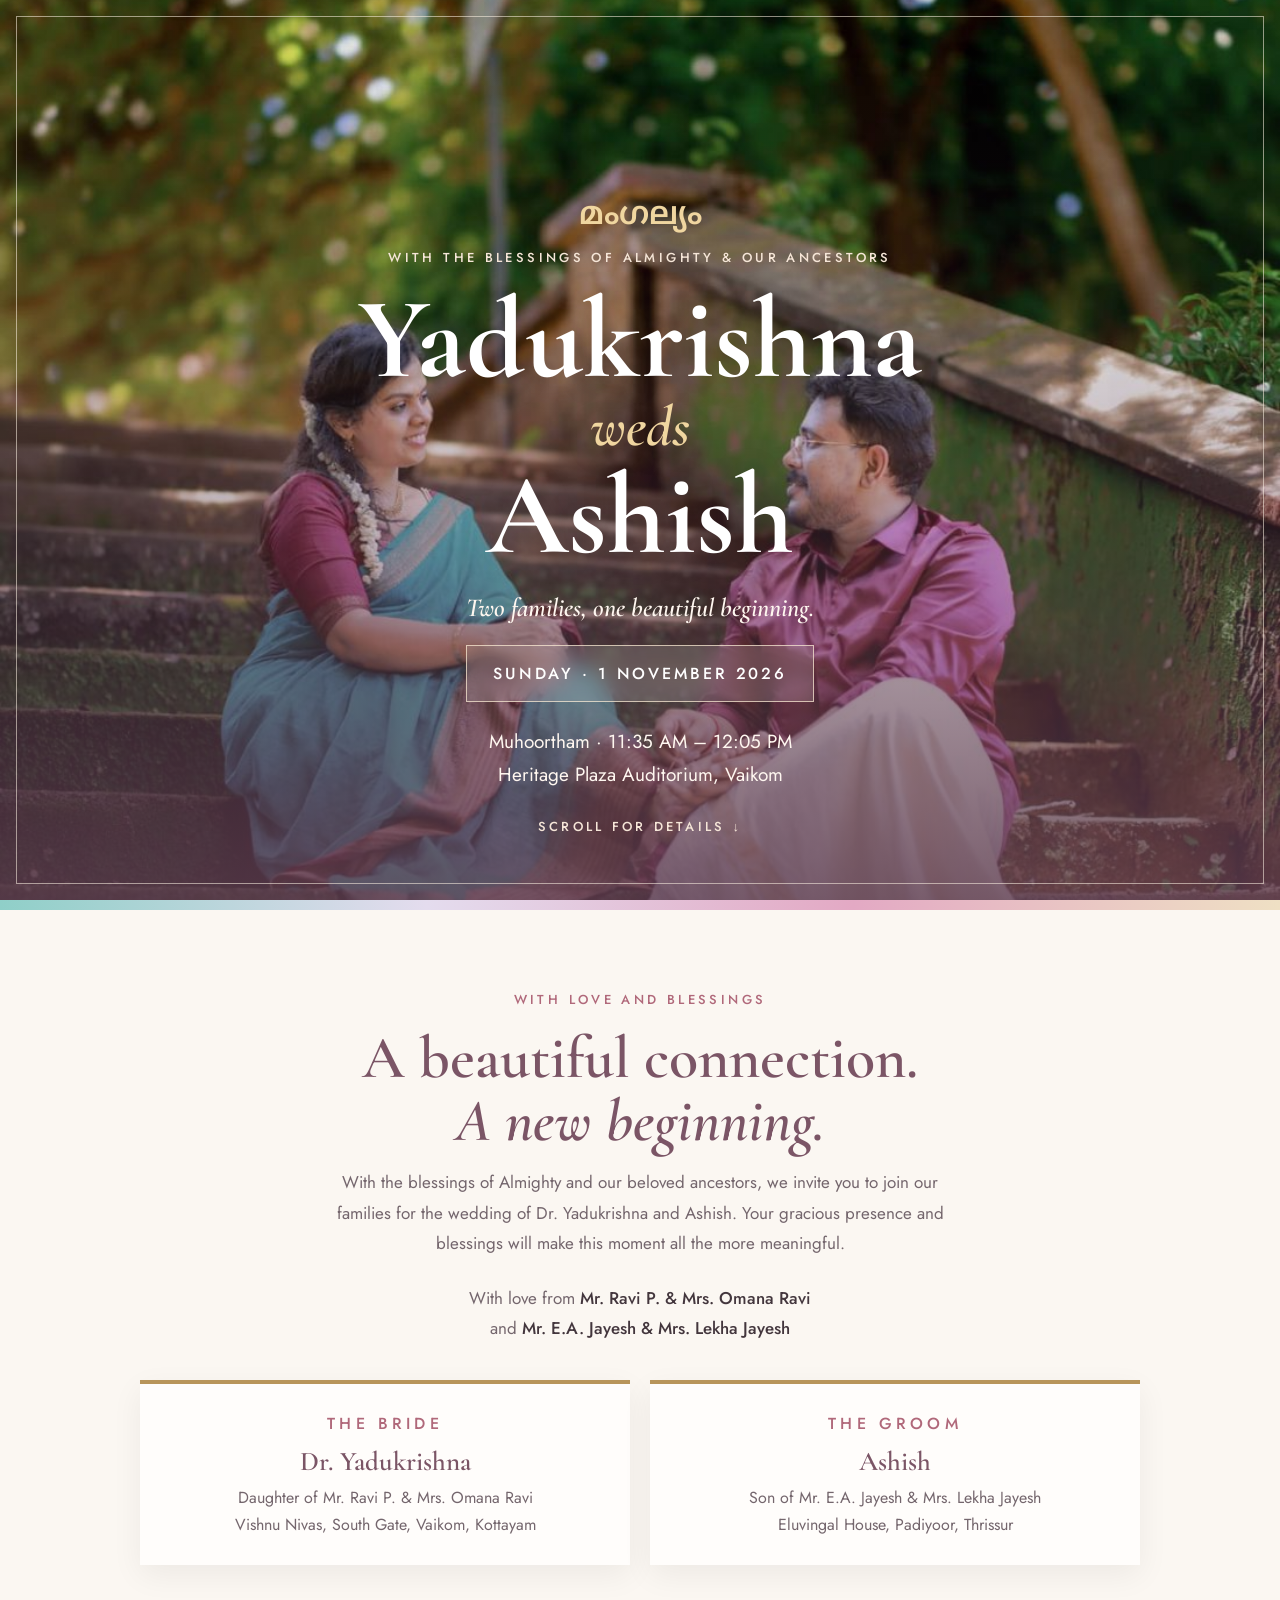
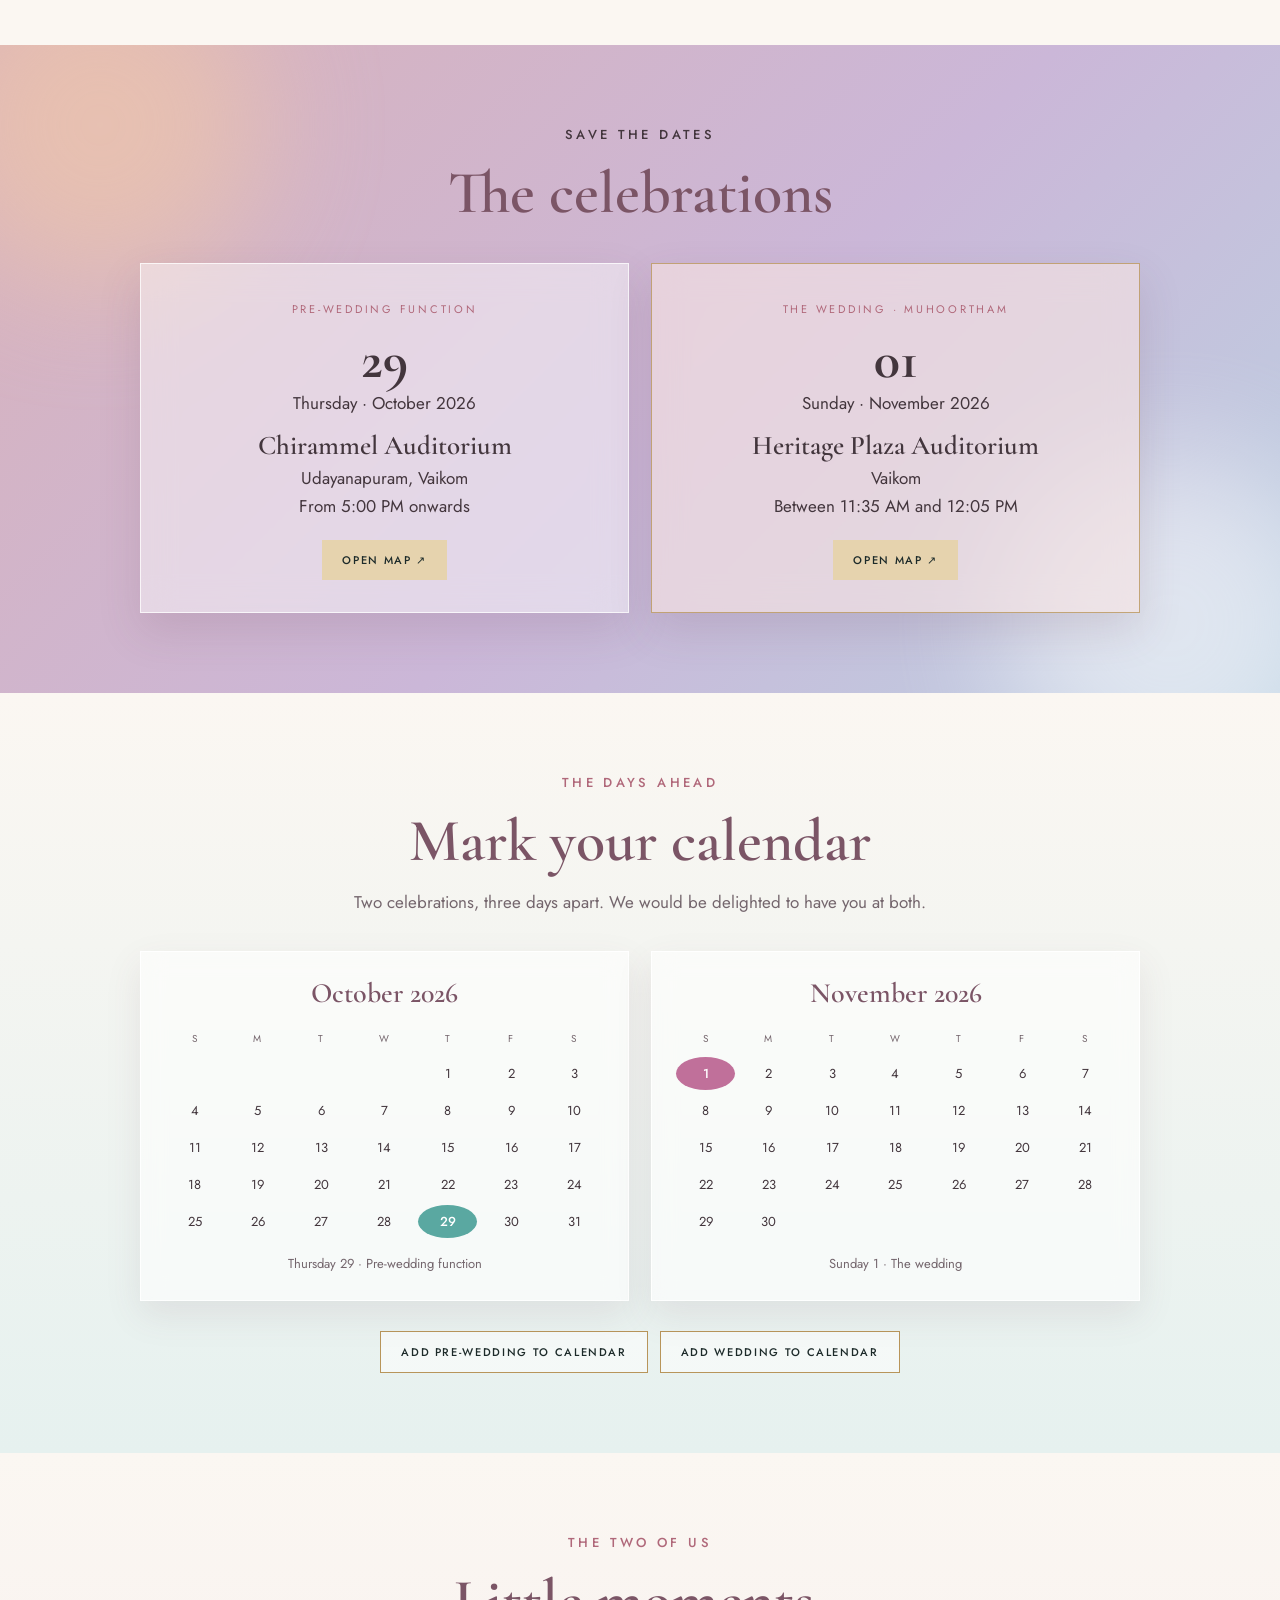
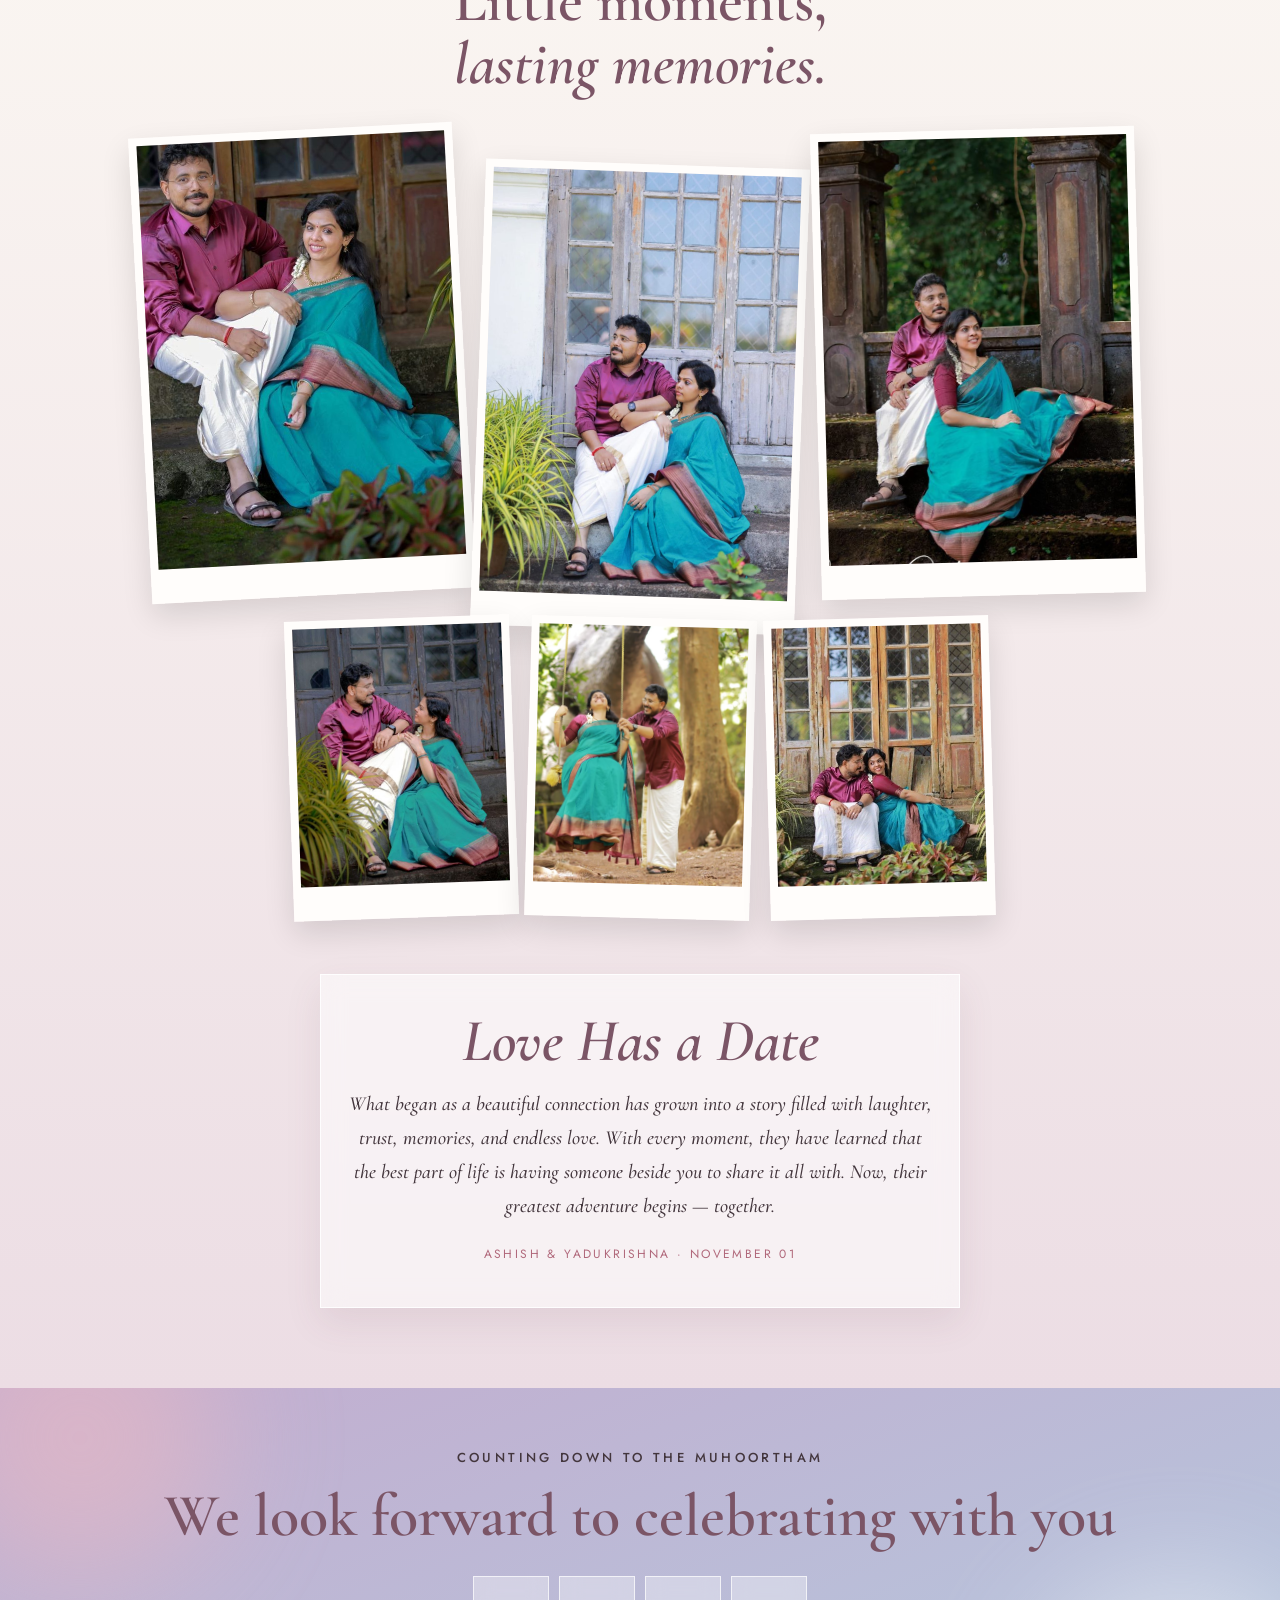
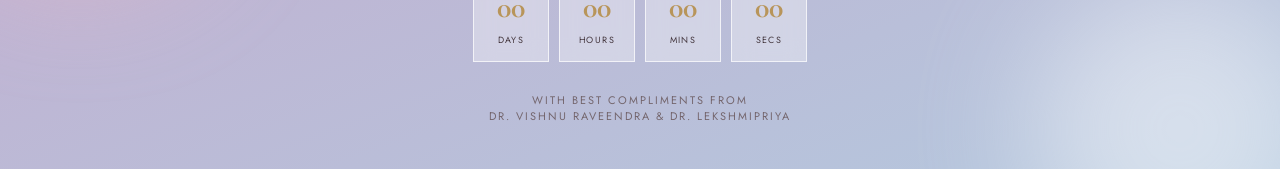
==== ashishwedsyadukrishna.html @ 34e8f041 "Update ashishwedsyadukrishna.html" ====
<!DOCTYPE html><html lang="en"><head><meta charset="UTF-8"><meta name="viewport" content="width=device-width, initial-scale=1, viewport-fit=cover">
<title>Ashish &amp; Yadukrishna — Wedding Invitation</title>
<meta name="description" content="You are warmly invited to the wedding of Dr. Yadukrishna and Ashish on 1 November 2026 at Heritage Plaza Auditorium, Vaikom.">
<link rel="canonical" href="https://www.lovinglyinvite.in/ashishwedsyadukrishna.html">
<meta name="theme-color" content="#8d6275">
<meta property="og:type" content="website">
<meta property="og:site_name" content="Lovingly Invite">
<meta property="og:title" content="Ashish &amp; Yadukrishna — Wedding Invitation">
<meta property="og:description" content="Join us on 1 November 2026 · Heritage Plaza Auditorium, Vaikom. Tap to view the invitation.">
<meta property="og:url" content="https://www.lovinglyinvite.in/ashishwedsyadukrishna.html">
<meta property="og:image" content="https://www.lovinglyinvite.in/ashish-og.jpg">
<meta property="og:image:type" content="image/jpeg">
<meta property="og:image:width" content="1200">
<meta property="og:image:height" content="630">
<meta property="og:image:alt" content="Ashish and Yadukrishna on old stone steps">
<meta name="twitter:card" content="summary_large_image">
<meta name="twitter:title" content="Ashish &amp; Yadukrishna — Wedding Invitation">
<meta name="twitter:description" content="Join us on 1 November 2026 · Heritage Plaza Auditorium, Vaikom.">
<meta name="twitter:image" content="https://www.lovinglyinvite.in/ashish-og.jpg">
<link rel="icon" type="image/svg+xml" href="/ashish-favicon.svg">
<link rel="icon" type="image/png" sizes="32x32" href="/ashish-icon-32.png">
<link rel="icon" type="image/png" sizes="192x192" href="/ashish-icon-192.png">
<link rel="apple-touch-icon" href="/ashish-apple-touch-icon.png">
<link href="https://fonts.googleapis.com/css2?family=Cormorant+Garamond:ital,wght@0,500;0,600;0,700;1,500;1,600&family=Jost:wght@300;400;500&family=Noto+Sans+Malayalam:wght@400;600&display=swap" rel="stylesheet">
<style>
:root{--bg:#fbf7f2;--panel:#fffdfb;--teal:#7b5566;--teal2:#e9e1ef;--gold:#b8955a;--rust:#b0687a;--ink:#43363d;--mut:#74666d;--line:rgba(184,149,90,.35);--serif:"Cormorant Garamond",Georgia,serif;--sans:"Jost",Arial,sans-serif;box-sizing:border-box;padding-top:env(safe-area-inset-top,0px);padding-bottom:env(safe-area-inset-bottom,0px)}


*{box-sizing:border-box}html{scroll-behavior:smooth;scroll-padding-top:env(safe-area-inset-top,0px)}
body{margin:0;background:var(--bg);color:var(--ink);font-family:var(--sans);font-weight:400;overflow-x:hidden}
img{display:block;max-width:100%}
.hero{display:flex;align-items:flex-end;min-height:100svh;background:#8d6275;color:#fff;position:relative;isolation:isolate;padding-bottom:54px}.hero::before{content:"";position:absolute;inset:0;z-index:-1;background:linear-gradient(180deg,rgba(60,35,50,.02) 5%,rgba(70,40,58,.12) 34%,rgba(95,62,80,.84) 100%)}.hero::after{content:"";position:absolute;inset:16px;border:1px solid rgba(255,245,230,.55);pointer-events:none}
.hero-txt{display:flex;flex-direction:column;justify-content:center;padding:60px clamp(24px,6vw,80px);position:relative;overflow:hidden;
background:radial-gradient(circle at 15% 0,rgba(255,255,255,.55),transparent 55%),linear-gradient(160deg,rgba(205,232,227,.66),rgba(232,215,234,.58));backdrop-filter:blur(26px) saturate(1.2);-webkit-backdrop-filter:blur(26px) saturate(1.2);border-right:1px solid rgba(255,255,255,.75);box-shadow:20px 0 60px rgba(255,255,255,.25);z-index:2}
.ml{font-family:"Noto Sans Malayalam",sans-serif;color:var(--gold);font-size:32px;font-weight:600;margin:0 0 12px}
.k{font-size:13px;font-weight:500;letter-spacing:.26em;text-transform:uppercase;color:var(--rust);margin:0 0 18px}
h1{font:700 clamp(58px,9vw,124px)/.95 var(--serif);margin:0;color:#5a3a4c}
h1 i{display:block;font-weight:600;color:var(--gold);font-size:.5em;margin:6px 0}
.sub{font:italic 600 26px var(--serif);margin:22px 0;color:var(--mut)}
.date{display:inline-block;background:rgba(255,255,255,.4);backdrop-filter:blur(10px);-webkit-backdrop-filter:blur(10px);border:1px solid var(--gold);padding:16px 26px;font-size:16px;font-weight:500;letter-spacing:.18em;text-transform:uppercase;align-self:flex-start}
.hero-img{position:absolute;inset:0;z-index:-2}.hero .hero-txt{align-items:center;text-align:center;width:min(100%,1000px);margin:0 auto;padding:32px 32px 10px;background:none;backdrop-filter:none;-webkit-backdrop-filter:none;border:0;box-shadow:none;overflow:visible}.hero .hero-txt::before,.hero .hero-txt::after{display:none}.hero h1{color:#fff;text-shadow:0 4px 30px rgba(0,0,0,.25)}.hero h1 i,.hero .ml{color:#f0d6a0}.hero .k{color:#f6e6d8}.hero .sub{color:#fff7f0}.hero .date{align-self:center;color:#fff;border-color:rgba(255,240,215,.7);background:rgba(255,255,255,.14)}.hero .hv{color:#fff7f0}.hero .scr{color:#f6e6d8}.hero-img img{position:absolute;inset:0;width:100%;height:100%;object-fit:cover;object-position:center 40%}
.strip{height:10px;background:linear-gradient(90deg,#8fcfc8,#e4dcee,#e3a9c4,#efe0c4)}.hv{margin:24px 0 0;font-size:19px;line-height:1.7}.scr{margin-top:26px;font-size:13px;font-weight:500;letter-spacing:.25em;text-transform:uppercase;color:var(--teal);text-decoration:none}.cal-sec{background:linear-gradient(180deg,#fbf7f2,#e6f1ef)}.months{display:grid;grid-template-columns:1fr 1fr;gap:22px;margin-top:34px}.mo{background:rgba(255,255,255,.6);backdrop-filter:blur(12px);-webkit-backdrop-filter:blur(12px);border:1px solid rgba(255,255,255,.85);padding:24px;box-shadow:0 14px 34px rgba(110,70,90,.1)}.mo h3{font:600 28px var(--serif);margin:0 0 14px;color:var(--teal)}.g{display:grid;grid-template-columns:repeat(7,1fr);gap:4px;font-size:13px}.g span{padding:7px 0;border-radius:50%}.g .h{font-size:10px;letter-spacing:.1em;color:var(--mut)}.g .on{color:#fff;font-weight:500}.g .a{background:#5aa8a1}.g .b{background:#c0709a}.tl{max-width:640px;margin:46px auto 0;text-align:left;position:relative;padding-left:36px}.tl::before{content:"";position:absolute;left:9px;top:8px;bottom:8px;width:2px;background:linear-gradient(#5aa8a1,#c0709a)}.tl div{position:relative;margin-bottom:26px}.tl div::before{content:"";position:absolute;left:-35px;top:6px;width:14px;height:14px;border-radius:50%;background:#fff;border:3px solid #c0709a}.tl b{font:600 23px var(--serif);display:block;color:var(--teal)}.tl small{font-size:11px;letter-spacing:.2em;text-transform:uppercase;color:var(--rust)}.tl p{margin:4px 0 0;color:var(--mut);font-size:15px}.info{display:grid;grid-template-columns:repeat(3,1fr);gap:16px;margin:30px 0 26px}.info div{background:rgba(255,255,255,.65);backdrop-filter:blur(10px);-webkit-backdrop-filter:blur(10px);border-top:3px solid #7fc0ba;padding:22px 16px}.info h4{font:600 21px var(--serif);margin:0 0 6px;color:var(--teal)}.info p{margin:0;font-size:14px;line-height:1.7;color:var(--mut)}.info a{color:var(--teal)}.card .btn{margin:18px 0 0}.calbtns{display:flex;flex-wrap:wrap;gap:12px;justify-content:center;margin-top:30px}.calbtns .btn{margin:0}.quote{max-width:640px;margin:56px auto 0;padding:36px 26px;background:rgba(255,255,255,.55);backdrop-filter:blur(12px);-webkit-backdrop-filter:blur(12px);border:1px solid rgba(255,255,255,.85);box-shadow:0 14px 34px rgba(110,70,90,.1)}.quote h3{font:italic 600 clamp(40px,7vw,60px)/1 var(--serif);color:var(--teal);margin:0 0 16px}.quote p{font:italic 500 20px/1.7 var(--serif);color:var(--ink);margin:0}.quote span{display:block;margin-top:22px;font-size:12px;letter-spacing:.2em;text-transform:uppercase;color:var(--rust)}.quote small{display:block;margin-top:8px;font-size:11px;letter-spacing:.12em;color:var(--mut)}.btn.cal{background:rgba(255,255,255,.55);border:1px solid var(--gold)}@media(max-width:760px){.months,.info{grid-template-columns:1fr}}
section{padding:80px 22px}.in{max-width:1000px;margin:0 auto}
h2{font:600 clamp(38px,5.5vw,60px)/1.05 var(--serif);color:var(--teal);margin:0 0 14px}


.c{text-align:center}.mut b{font-weight:500;color:var(--ink)}.mut{color:var(--mut);font-size:17px;line-height:1.8;max-width:620px;margin:0 auto}
.fam{display:grid;grid-template-columns:1fr 1fr;gap:20px;margin-top:36px}
.fam div{background:var(--panel);border-top:4px solid var(--gold);padding:26px;text-align:center;box-shadow:0 10px 30px rgba(0,0,0,.06)}
.fam h3{font:600 27px var(--serif);margin:0 0 6px;color:var(--teal)}.fam p{margin:0;color:var(--mut);line-height:1.7;font-size:16px}
.ev{display:grid;grid-template-columns:1fr 1fr;gap:22px;margin-top:38px}
.card{background:rgba(255,255,255,.45);backdrop-filter:blur(16px);-webkit-backdrop-filter:blur(16px);border:1px solid rgba(255,255,255,.75);box-shadow:0 18px 40px rgba(110,70,90,.15);padding:32px 26px;text-align:center;position:relative}
.card.main{background:rgba(247,228,226,.62);color:var(--ink);border-color:rgba(184,149,90,.8)}
.tag{font-size:11px;letter-spacing:.25em;text-transform:uppercase;color:var(--rust)}.main .tag{color:var(--rust)}
.big{font:700 54px/1 var(--serif);margin:14px 0 4px}.card h3{font:600 27px var(--serif);margin:14px 0 4px}
.card p{margin:4px 0;font-size:17px}.btn{display:inline-block;margin-top:18px;padding:12px 20px;background:#e6d3ae;color:#1d2b2a;text-decoration:none;font-size:11px;letter-spacing:.15em;text-transform:uppercase;font-weight:500}
.gal{display:grid;grid-template-columns:repeat(3,1fr);gap:14px;margin-top:34px}
.gal img{width:100%;height:100%;object-fit:cover;aspect-ratio:3/4;border:8px solid #fffdfb;box-shadow:0 12px 30px rgba(0,0,0,.12)}
.gal img{border-bottom-width:34px!important}.gal img:nth-child(1){transform:rotate(-3deg)}.gal img:nth-child(2){margin-top:34px;transform:rotate(2deg)}.gal img:nth-child(3){transform:rotate(-1.5deg)}
.inv{background:linear-gradient(160deg,#d7aab4,#c4b0d3);color:var(--ink)}.inv .k,footer .k{color:#43363d}.inv h2{color:var(--teal)!important}.inv img{max-width:420px;width:100%;margin:30px auto 0;border:8px solid #fff}
.contact{margin-top:24px;font-size:17px}.contact a{color:var(--teal);text-decoration:none;margin:0 8px}
footer{background:linear-gradient(160deg,#c3adcf,#b4c8de);color:var(--ink);text-align:center;padding:60px 22px 34px;position:relative;overflow:hidden}footer h2{color:var(--teal)!important}
.cd{display:flex;justify-content:center;gap:10px;margin:28px 0}.cd div{width:76px;padding:12px 4px;border:1px solid rgba(255,255,255,.7);background:rgba(255,255,255,.35);backdrop-filter:blur(10px);-webkit-backdrop-filter:blur(10px)}
.cd b{display:block;font:700 30px var(--serif);color:var(--gold)}.cd span{font-size:9px;letter-spacing:.15em;text-transform:uppercase}
.sm{font-size:11px;letter-spacing:.18em;text-transform:uppercase;color:var(--mut);margin-top:30px}
.hero-txt>*,.ev-sec>*,footer>*{position:relative;z-index:1}.hero-txt::before,.hero-txt::after,.ev-sec::before,.ev-sec::after,footer::before,footer::after{content:"";position:absolute;border-radius:50%;filter:blur(60px);pointer-events:none}.hero-txt::before{width:300px;height:300px;background:#d98fb0;top:-80px;right:-80px;opacity:.7}.hero-txt::after{width:260px;height:260px;background:#7fc0ba;bottom:-60px;left:-60px;opacity:.7}.ev-sec{position:relative;overflow:hidden;background:linear-gradient(135deg,#d9b2ba,#cbb7d8 55%,#bcd0e2);padding:80px 22px}.ev-sec::before{width:320px;height:320px;background:#f2c9a8;top:-80px;left:-60px;opacity:.6}.ev-sec::after{width:340px;height:340px;background:#fff;bottom:-100px;right:-60px;opacity:.5}footer::before{width:280px;height:280px;background:#e8b9c4;top:-90px;left:-60px;opacity:.6}footer::after{width:300px;height:300px;background:#fff;bottom:-110px;right:-50px;opacity:.45}.gal-sec{background:linear-gradient(180deg,#fbf7f2,#ecdde4)}.gal2{margin-top:22px;grid-template-columns:repeat(auto-fit,minmax(180px,225px));justify-content:center}.gal2:empty{display:none}.gal2 img{margin-top:0!important}.gal2 img:nth-child(1){transform:rotate(-2deg)}.gal2 img:nth-child(2){transform:rotate(1.5deg)}.gal2 img:nth-child(3){transform:rotate(-1.5deg)}.gal2 img:nth-child(4){transform:rotate(2deg)}@media(max-width:760px){.gal.gal2 img:last-child{grid-column:auto;aspect-ratio:3/4}.gal.gal2 img:nth-child(odd):last-child{grid-column:span 2;aspect-ratio:4/3}}.r{opacity:0;transform:translateY(18px);transition:.8s}.r.s{opacity:1;transform:none}
@media(max-width:760px){.hero{grid-template-columns:1fr}.hero{display:flex;flex-direction:column;align-items:stretch;height:100svh;min-height:600px;padding-bottom:0;background:#8d6275;overflow:hidden}.hero .hero-img{order:-1;position:relative;inset:auto;z-index:auto;flex:1 1 auto;min-height:0}.hero .hero-img img{position:absolute;inset:0;display:block;width:100%;height:100%;aspect-ratio:auto;object-fit:cover;object-position:center 30%}.hero::before{display:none}.hero-img::after{content:"";position:absolute;left:0;right:0;bottom:0;height:55%;background:linear-gradient(180deg,rgba(141,98,117,0),rgba(141,98,117,.7) 60%,#8d6275 100%)}.hero::after{inset:10px}.hero .hero-txt{flex:none;margin-top:-150px;padding:0 22px 26px}.hero .ml{font-size:26px;margin-bottom:6px}.hero .k{font-size:11px;margin-bottom:10px}.hero h1{font-size:54px}.hero .sub{font-size:21px;margin:12px 0}.hero .date{padding:11px 18px;font-size:13px}.hero .hv{margin-top:14px;font-size:16px;line-height:1.5}.hero .scr{margin-top:14px;font-size:12px}.fam,.ev{grid-template-columns:1fr}.gal{grid-template-columns:1fr 1fr}.gal img:nth-child(2){margin-top:0}.gal img:last-child{grid-column:span 2;aspect-ratio:4/3}section{padding:60px 18px}}
</style></head><body>
<header class="hero"><div class="hero-txt"><p class="ml">മംഗല്യം</p><p class="k">With the blessings of Almighty &amp; our ancestors</p>
<h1>Yadukrishna<i>weds</i>Ashish</h1><p class="sub">Two families, one beautiful beginning.</p><div class="date">Sunday · 1 November 2026</div><p class="hv">Muhoortham · 11:35 AM – 12:05 PM<br>Heritage Plaza Auditorium, Vaikom</p><a class="scr" href="#days">Scroll for details ↓</a></div>
<div class="hero-img"><img src="[data-uri]" alt="Ashish and Yadukrishna on old stone steps"></div></header>
<div class="strip"></div>
<section><div class="in c r"><p class="k" style="color:var(--rust)">With love and blessings</p><h2>A beautiful connection.<br><i>A new beginning.</i></h2>
<p class="mut">With the blessings of Almighty and our beloved ancestors, we invite you to join our families for the wedding of Dr. Yadukrishna and Ashish. Your gracious presence and blessings will make this moment all the more meaningful.</p><p class="mut" style="margin-top:24px">With love from <b>Mr. Ravi P. &amp; Mrs. Omana Ravi</b><br>and <b>Mr. E.A. Jayesh &amp; Mrs. Lekha Jayesh</b></p>
<div class="fam"><div><p class="k" style="color:var(--rust);margin-bottom:8px">The bride</p><h3>Dr. Yadukrishna</h3><p>Daughter of Mr. Ravi P. &amp; Mrs. Omana Ravi<br>Vishnu Nivas, South Gate, Vaikom, Kottayam</p></div>
<div><p class="k" style="color:var(--rust);margin-bottom:8px">The groom</p><h3>Ashish</h3><p>Son of Mr. E.A. Jayesh &amp; Mrs. Lekha Jayesh<br>Eluvingal House, Padiyoor, Thrissur</p></div></div></div></section>
<section class="ev-sec"><div class="in"><div class="c r"><p class="k" style="color:#43363d">Save the dates</p><h2>The celebrations</h2></div>
<div class="ev r"><div class="card"><span class="tag">Pre-wedding function</span><div class="big">29</div><p>Thursday · October 2026</p><h3>Chirammel Auditorium</h3><p>Udayanapuram, Vaikom</p><p>From 5:00 PM onwards</p>
<a class="btn" target="_blank" rel="noopener" href="https://www.google.com/maps/search/?api=1&query=Chirammel+Auditorium+Udayanapuram+Vaikom">Open map ↗</a></div>
<div class="card main"><span class="tag">The wedding · Muhoortham</span><div class="big">01</div><p>Sunday · November 2026</p><h3>Heritage Plaza Auditorium</h3><p>Vaikom</p><p>Between 11:35 AM and 12:05 PM</p>
<a class="btn" target="_blank" rel="noopener" href="https://www.google.com/maps/search/?api=1&query=Heritage+Plaza+Auditorium+Vaikom">Open map ↗</a></div></div></div></section>
<section class="cal-sec" id="days"><div class="in c r"><p class="k">The days ahead</p><h2>Mark your calendar</h2><p class="mut">Two celebrations, three days apart. We would be delighted to have you at both.</p><div class="months"><div class="mo"><h3>October 2026</h3><div class="g" id="c1"></div><p class="mut" style="font-size:13px;margin-top:14px">Thursday 29 · Pre-wedding function</p></div><div class="mo"><h3>November 2026</h3><div class="g" id="c2"></div><p class="mut" style="font-size:13px;margin-top:14px">Sunday 1 · The wedding</p></div></div><div class="calbtns"><a class="btn cal" data-t="Pre-wedding Function - Ashish &amp; Yadukrishna" data-s="2026-10-29T11:30:00Z" data-e="2026-10-29T14:30:00Z" data-l="Chirammel Auditorium, Udayanapuram, Vaikom" download="pre-wedding-function.ics" href="data:text/calendar;charset=utf-8,BEGIN%3AVCALENDAR%0D%0AVERSION%3A2.0%0D%0APRODID%3A-%2F%2FAshish%20Yadukrishna%20Wedding%2F%2FEN%0D%0ACALSCALE%3AGREGORIAN%0D%0ABEGIN%3AVEVENT%0D%0AUID%3Aprewedding%40ashish-yadukrishna-wedding%0D%0ADTSTAMP%3A20261024T120000Z%0D%0ADTSTART%3A20261029T113000Z%0D%0ADTEND%3A20261029T143000Z%0D%0ASUMMARY%3APre-wedding%20Function%20-%20Ashish%20%26%20Yadukrishna%0D%0ALOCATION%3AChirammel%20Auditorium%5C%2C%20Udayanapuram%5C%2C%20Vaikom%0D%0ADESCRIPTION%3AFrom%205%3A00%20PM%20onwards%0D%0ABEGIN%3AVALARM%0D%0ATRIGGER%3A-P1D%0D%0AACTION%3ADISPLAY%0D%0ADESCRIPTION%3ATomorrow%3A%20Pre-wedding%20Function%20-%20Ashish%20%26%20Yadukrishna%0D%0AEND%3AVALARM%0D%0AEND%3AVEVENT%0D%0AEND%3AVCALENDAR%0D%0A">Add pre-wedding to calendar</a><a class="btn cal" data-t="Wedding (Muhoortham) - Ashish &amp; Yadukrishna" data-s="2026-11-01T06:05:00Z" data-e="2026-11-01T06:35:00Z" data-l="Heritage Plaza Auditorium, Vaikom" download="wedding.ics" href="data:text/calendar;charset=utf-8,BEGIN%3AVCALENDAR%0D%0AVERSION%3A2.0%0D%0APRODID%3A-%2F%2FAshish%20Yadukrishna%20Wedding%2F%2FEN%0D%0ACALSCALE%3AGREGORIAN%0D%0ABEGIN%3AVEVENT%0D%0AUID%3Awedding%40ashish-yadukrishna-wedding%0D%0ADTSTAMP%3A20261024T120000Z%0D%0ADTSTART%3A20261101T060500Z%0D%0ADTEND%3A20261101T063500Z%0D%0ASUMMARY%3AWedding%20%28Muhoortham%29%20-%20Ashish%20%26%20Yadukrishna%0D%0ALOCATION%3AHeritage%20Plaza%20Auditorium%5C%2C%20Vaikom%0D%0ADESCRIPTION%3AMuhoortham%20between%2011%3A35%20AM%20and%2012%3A05%20PM%0D%0ABEGIN%3AVALARM%0D%0ATRIGGER%3A-P1D%0D%0AACTION%3ADISPLAY%0D%0ADESCRIPTION%3ATomorrow%3A%20Wedding%20%28Muhoortham%29%20-%20Ashish%20%26%20Yadukrishna%0D%0AEND%3AVALARM%0D%0AEND%3AVEVENT%0D%0AEND%3AVCALENDAR%0D%0A">Add wedding to calendar</a></div></div></section>
<section class="gal-sec"><div class="in c r"><p class="k" style="color:var(--rust)">The two of us</p><h2>Little moments,<br><i>lasting memories.</i></h2>
<div class="gal"><img src="[data-uri]" alt="Couple seated by a wooden window"><img src="[data-uri]" alt="Couple smiling at each other"><img src="[data-uri]" alt="Couple on mossy steps"></div><div class="gal gal2" id="more"><img src="[data-uri]" alt="Ashish and Yadukrishna"><img src="[data-uri]" alt="Ashish and Yadukrishna"><img src="[data-uri]" alt="Ashish and Yadukrishna"></div><div class="quote"><h3>Love Has a Date</h3><p>What began as a beautiful connection has grown into a story filled with laughter, trust, memories, and endless love. With every moment, they have learned that the best part of life is having someone beside you to share it all with. Now, their greatest adventure begins — together.</p><span>Ashish &amp; Yadukrishna · November 01</span><small></small></div></div></section>
<!-- <section class="inv"><div class="in c r"><p class="k">From our families</p><h2>The invitation</h2> -->
<!-- <p class="contact">Contact: <a href="tel:+917907672375">7907672375</a> · <a href="tel:+917907973658">7907973658</a></p></div></section> -->
<footer><div class="in r"><p class="k">Counting down to the muhoortham</p><h2>We look forward to celebrating with you</h2>
<div class="cd"><div><b id="d">--</b><span>Days</span></div><div><b id="h">--</b><span>Hours</span></div><div><b id="m">--</b><span>Mins</span></div><div><b id="s">--</b><span>Secs</span></div></div>
<p class="sm">With best compliments from<br>Dr. Vishnu Raveendra &amp; Dr. Lekshmipriya</p></div></footer>
<script>
const T=new Date("2026-11-01T11:35:00+05:30").getTime();
function u(){let x=Math.max(0,T-Date.now());[86400000,3600000,60000,1000].forEach((v,i)=>{document.getElementById("dhms"[i]).textContent=String(Math.floor(x/v)%(i?[0,24,60,60][i]:1e6)).padStart(2,"0")})}
u();setInterval(u,1000);
function mo(id,y,m,d,c){let h='';'SMTWTFS'.split('').forEach(x=>h+='<span class="h">'+x+'</span>');const f=new Date(y,m,1).getDay(),n=new Date(y,m+1,0).getDate();for(let i=0;i<f;i++)h+='<span></span>';for(let i=1;i<=n;i++)h+='<span'+(i==d?' class="on '+c+'"':'')+'>'+i+'</span>';document.getElementById(id).innerHTML=h}
mo('c1',2026,9,29,'a');mo('c2',2026,10,1,'b');

window.calUrl=function(a){const d=a.dataset,f=x=>new Date(x).toISOString().replace(/[-:]|\.\d{3}/g,''),fb='https://calendar.google.com/calendar/render?action=TEMPLATE&text='+encodeURIComponent(d.t)+'&dates='+f(d.s)+'/'+f(d.e)+'&location='+encodeURIComponent(d.l);return 'intent:#Intent;action=android.intent.action.INSERT;type=vnd.android.cursor.dir/event;S.title='+encodeURIComponent(d.t)+';S.eventLocation='+encodeURIComponent(d.l)+';l.beginTime='+Date.parse(d.s)+';l.endTime='+Date.parse(d.e)+';S.browser_fallback_url='+encodeURIComponent(fb)+';end'};
document.querySelectorAll('.cal').forEach(a=>a.addEventListener('click',e=>{if(!/Android/i.test(navigator.userAgent))return;e.preventDefault();location.href=calUrl(a)}));
const o=new IntersectionObserver(e=>e.forEach(n=>{if(n.isIntersecting){n.target.classList.add("s");o.unobserve(n.target)}}),{threshold:.1});
document.querySelectorAll(".r").forEach(e=>o.observe(e));
</script></body></html>
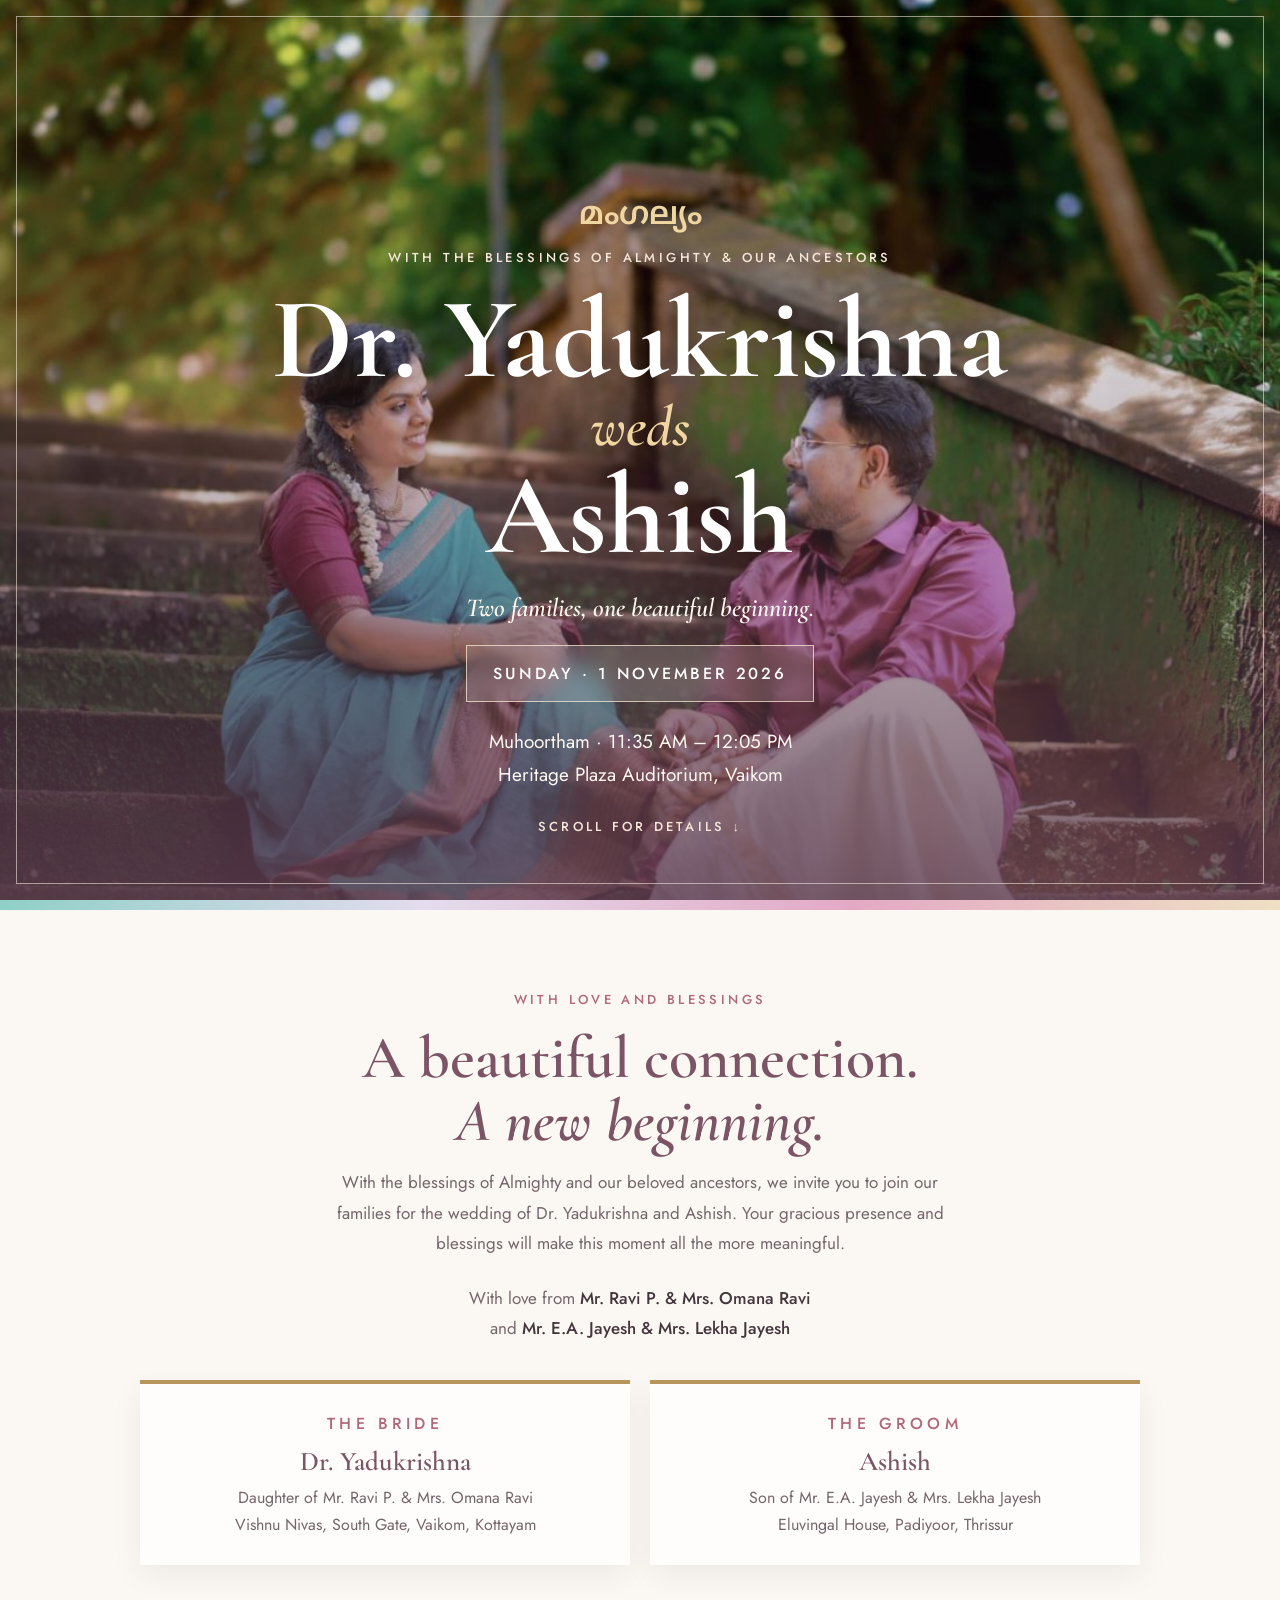
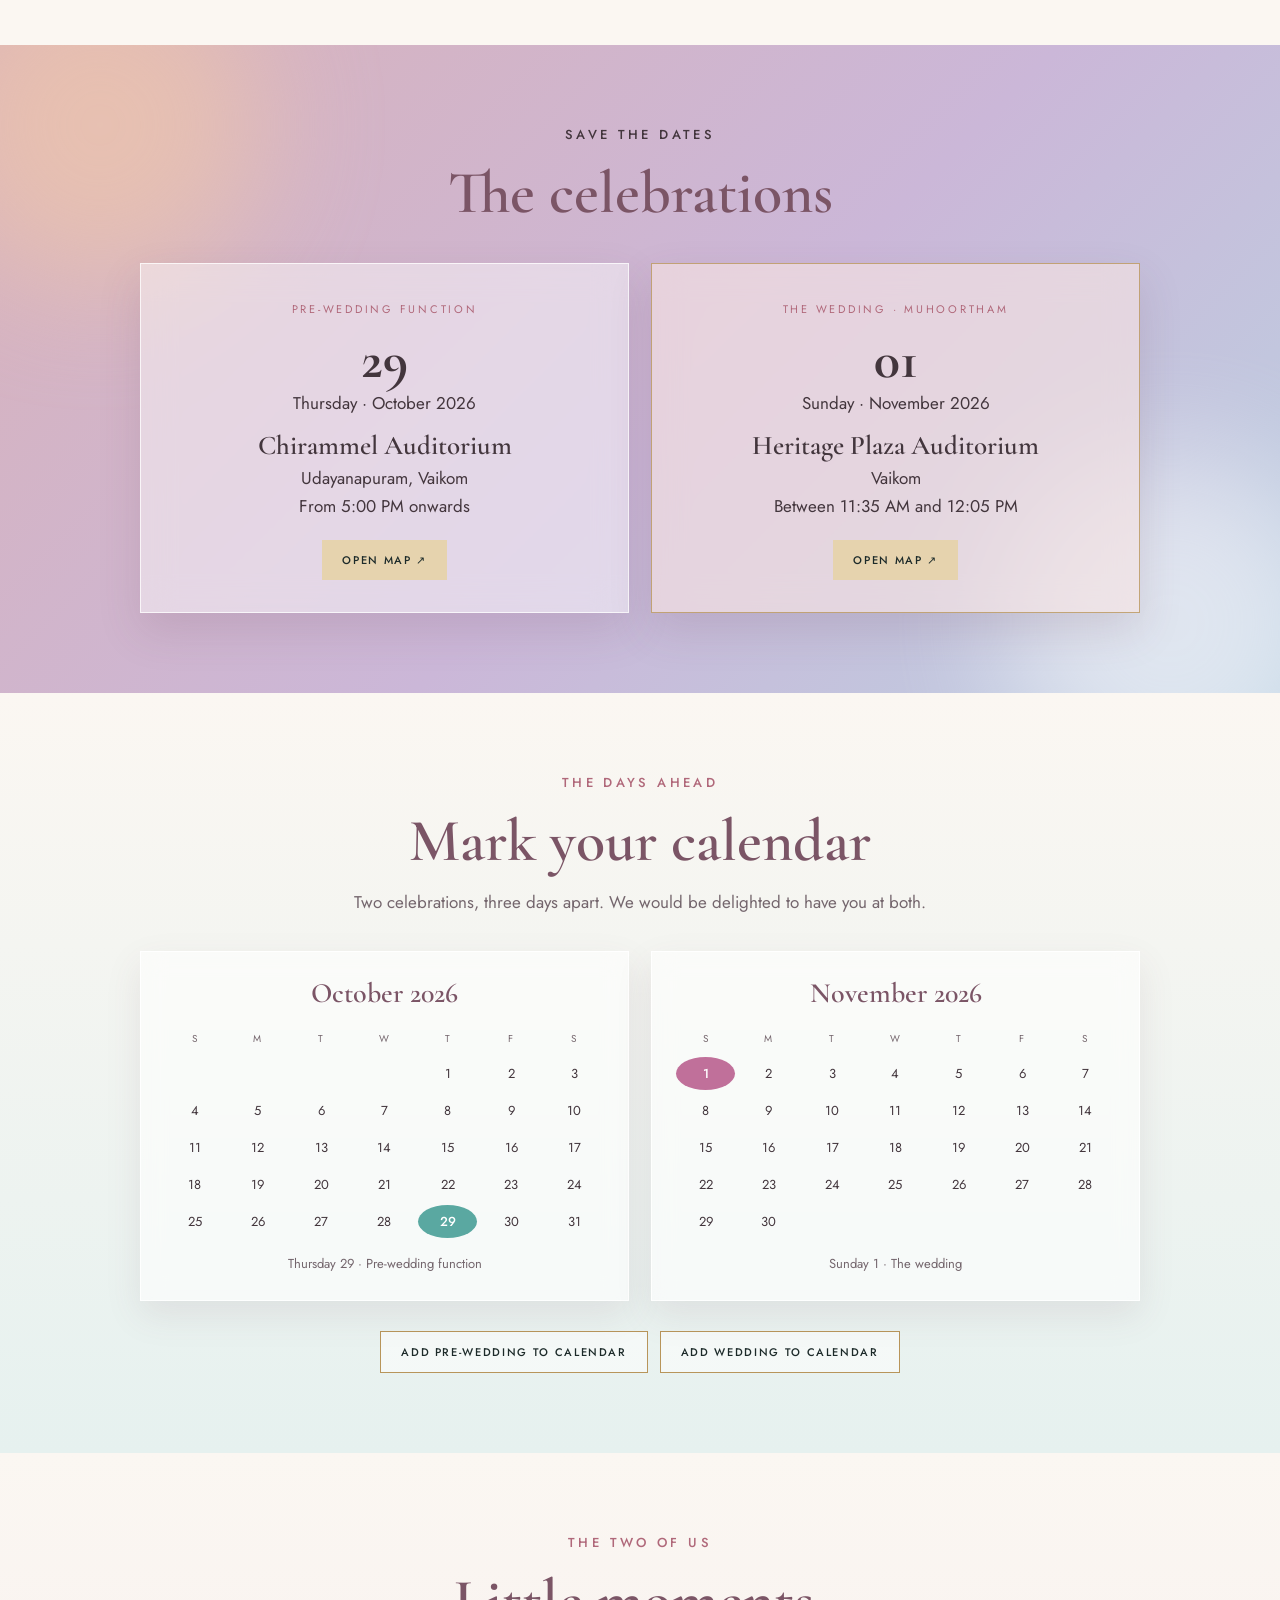
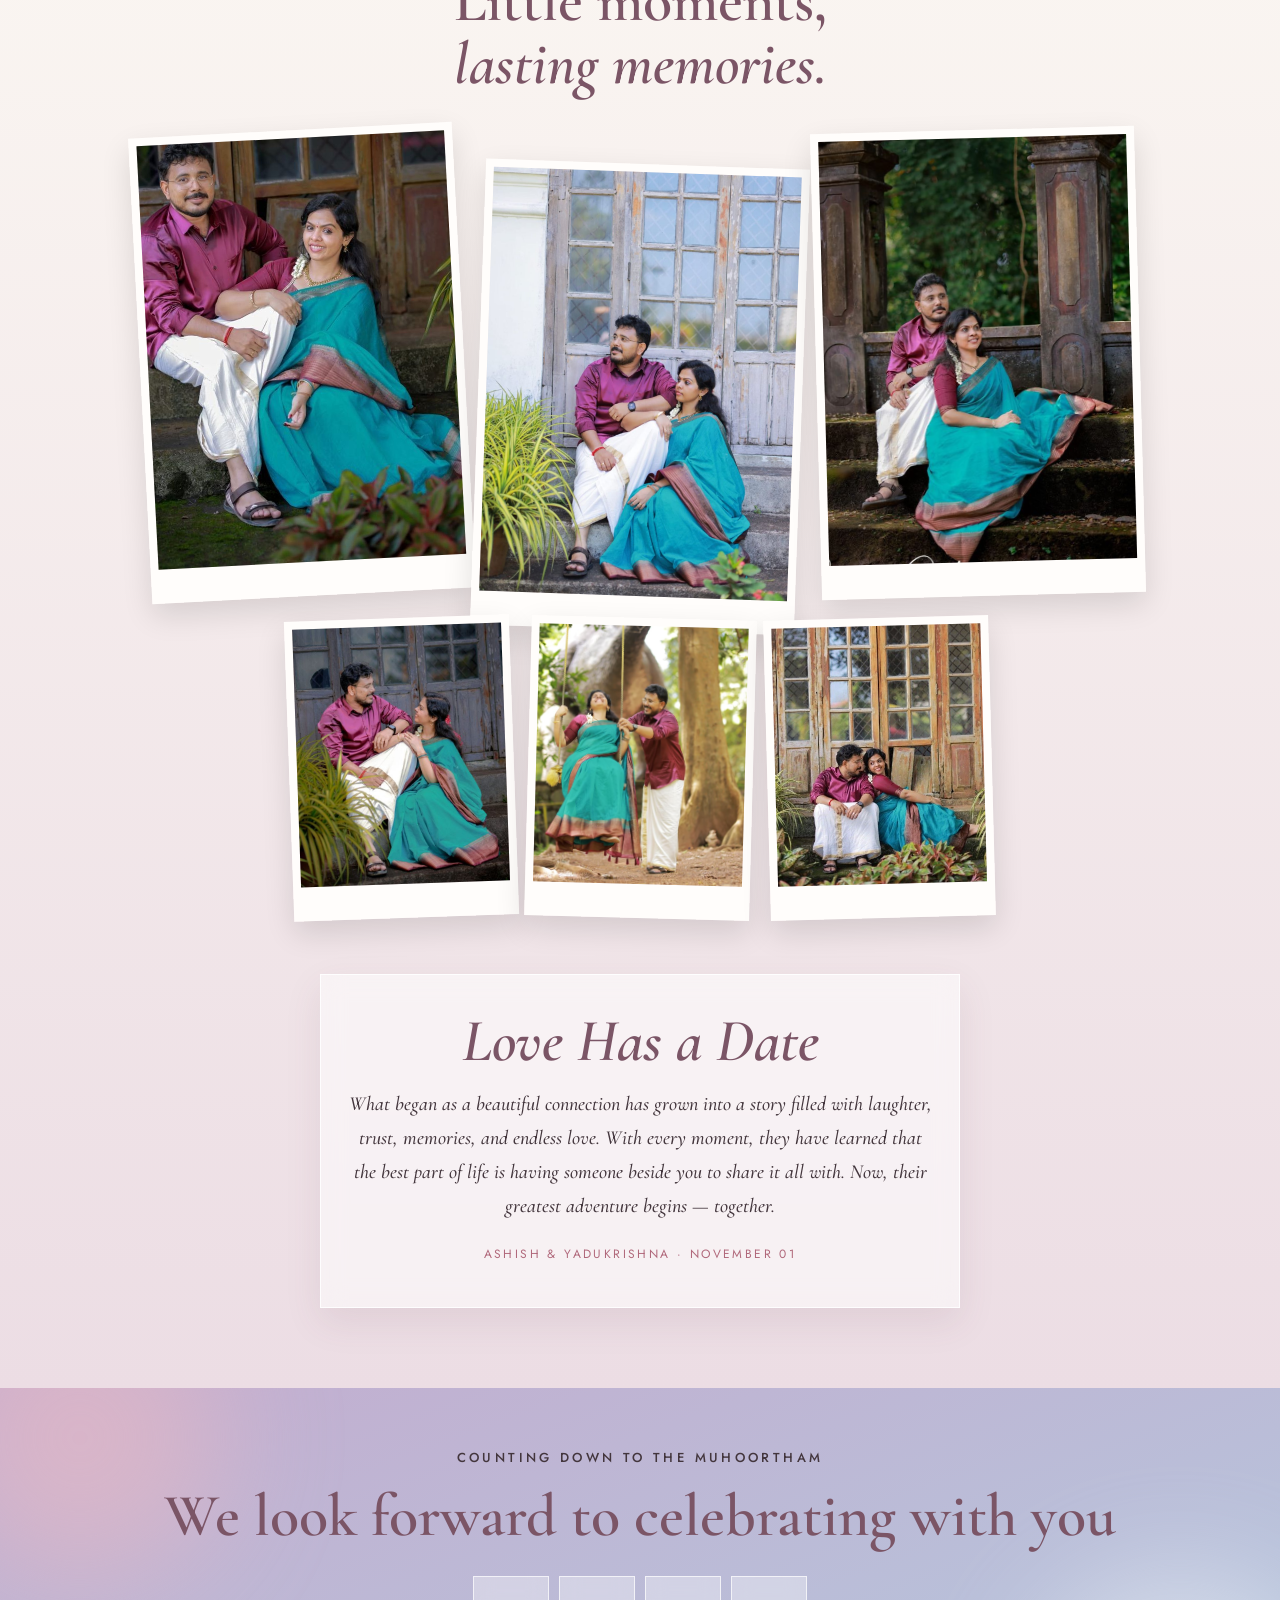
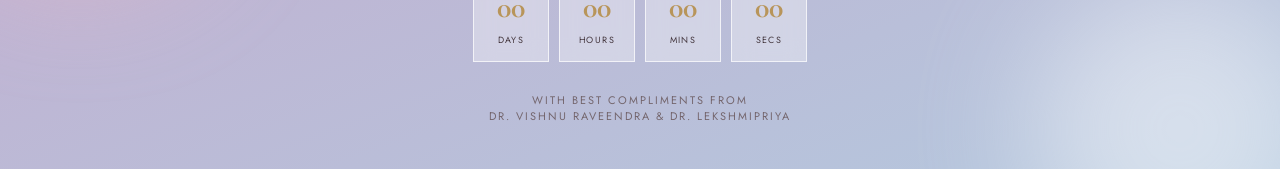
==== commit 75b61e70: "Update ashishwedsyadukrishna.html" ====
--- a/ashishwedsyadukrishna.html
+++ b/ashishwedsyadukrishna.html
@@ -1,5 +1,5 @@
 <!DOCTYPE html><html lang="en"><head><meta charset="UTF-8"><meta name="viewport" content="width=device-width, initial-scale=1, viewport-fit=cover">
-<title>Ashish &amp; Yadukrishna — Wedding Invitation</title>
+<title>Ashish &amp; Dr.Yadukrishna — Wedding Invitation</title>
 <meta name="description" content="You are warmly invited to the wedding of Dr. Yadukrishna and Ashish on 1 November 2026 at Heritage Plaza Auditorium, Vaikom.">
 <link rel="canonical" href="https://www.lovinglyinvite.in/ashishwedsyadukrishna.html">
 <meta name="theme-color" content="#8d6275">
@@ -67,7 +67,7 @@
 @media(max-width:760px){.hero{grid-template-columns:1fr}.hero{display:flex;flex-direction:column;align-items:stretch;height:100svh;min-height:600px;padding-bottom:0;background:#8d6275;overflow:hidden}.hero .hero-img{order:-1;position:relative;inset:auto;z-index:auto;flex:1 1 auto;min-height:0}.hero .hero-img img{position:absolute;inset:0;display:block;width:100%;height:100%;aspect-ratio:auto;object-fit:cover;object-position:center 30%}.hero::before{display:none}.hero-img::after{content:"";position:absolute;left:0;right:0;bottom:0;height:55%;background:linear-gradient(180deg,rgba(141,98,117,0),rgba(141,98,117,.7) 60%,#8d6275 100%)}.hero::after{inset:10px}.hero .hero-txt{flex:none;margin-top:-150px;padding:0 22px 26px}.hero .ml{font-size:26px;margin-bottom:6px}.hero .k{font-size:11px;margin-bottom:10px}.hero h1{font-size:54px}.hero .sub{font-size:21px;margin:12px 0}.hero .date{padding:11px 18px;font-size:13px}.hero .hv{margin-top:14px;font-size:16px;line-height:1.5}.hero .scr{margin-top:14px;font-size:12px}.fam,.ev{grid-template-columns:1fr}.gal{grid-template-columns:1fr 1fr}.gal img:nth-child(2){margin-top:0}.gal img:last-child{grid-column:span 2;aspect-ratio:4/3}section{padding:60px 18px}}
 </style></head><body>
 <header class="hero"><div class="hero-txt"><p class="ml">മംഗല്യം</p><p class="k">With the blessings of Almighty &amp; our ancestors</p>
-<h1>Yadukrishna<i>weds</i>Ashish</h1><p class="sub">Two families, one beautiful beginning.</p><div class="date">Sunday · 1 November 2026</div><p class="hv">Muhoortham · 11:35 AM – 12:05 PM<br>Heritage Plaza Auditorium, Vaikom</p><a class="scr" href="#days">Scroll for details ↓</a></div>
+<h1>Dr. Yadukrishna<i>weds</i>Ashish</h1><p class="sub">Two families, one beautiful beginning.</p><div class="date">Sunday · 1 November 2026</div><p class="hv">Muhoortham · 11:35 AM – 12:05 PM<br>Heritage Plaza Auditorium, Vaikom</p><a class="scr" href="#days">Scroll for details ↓</a></div>
 <div class="hero-img"><img src="[data-uri]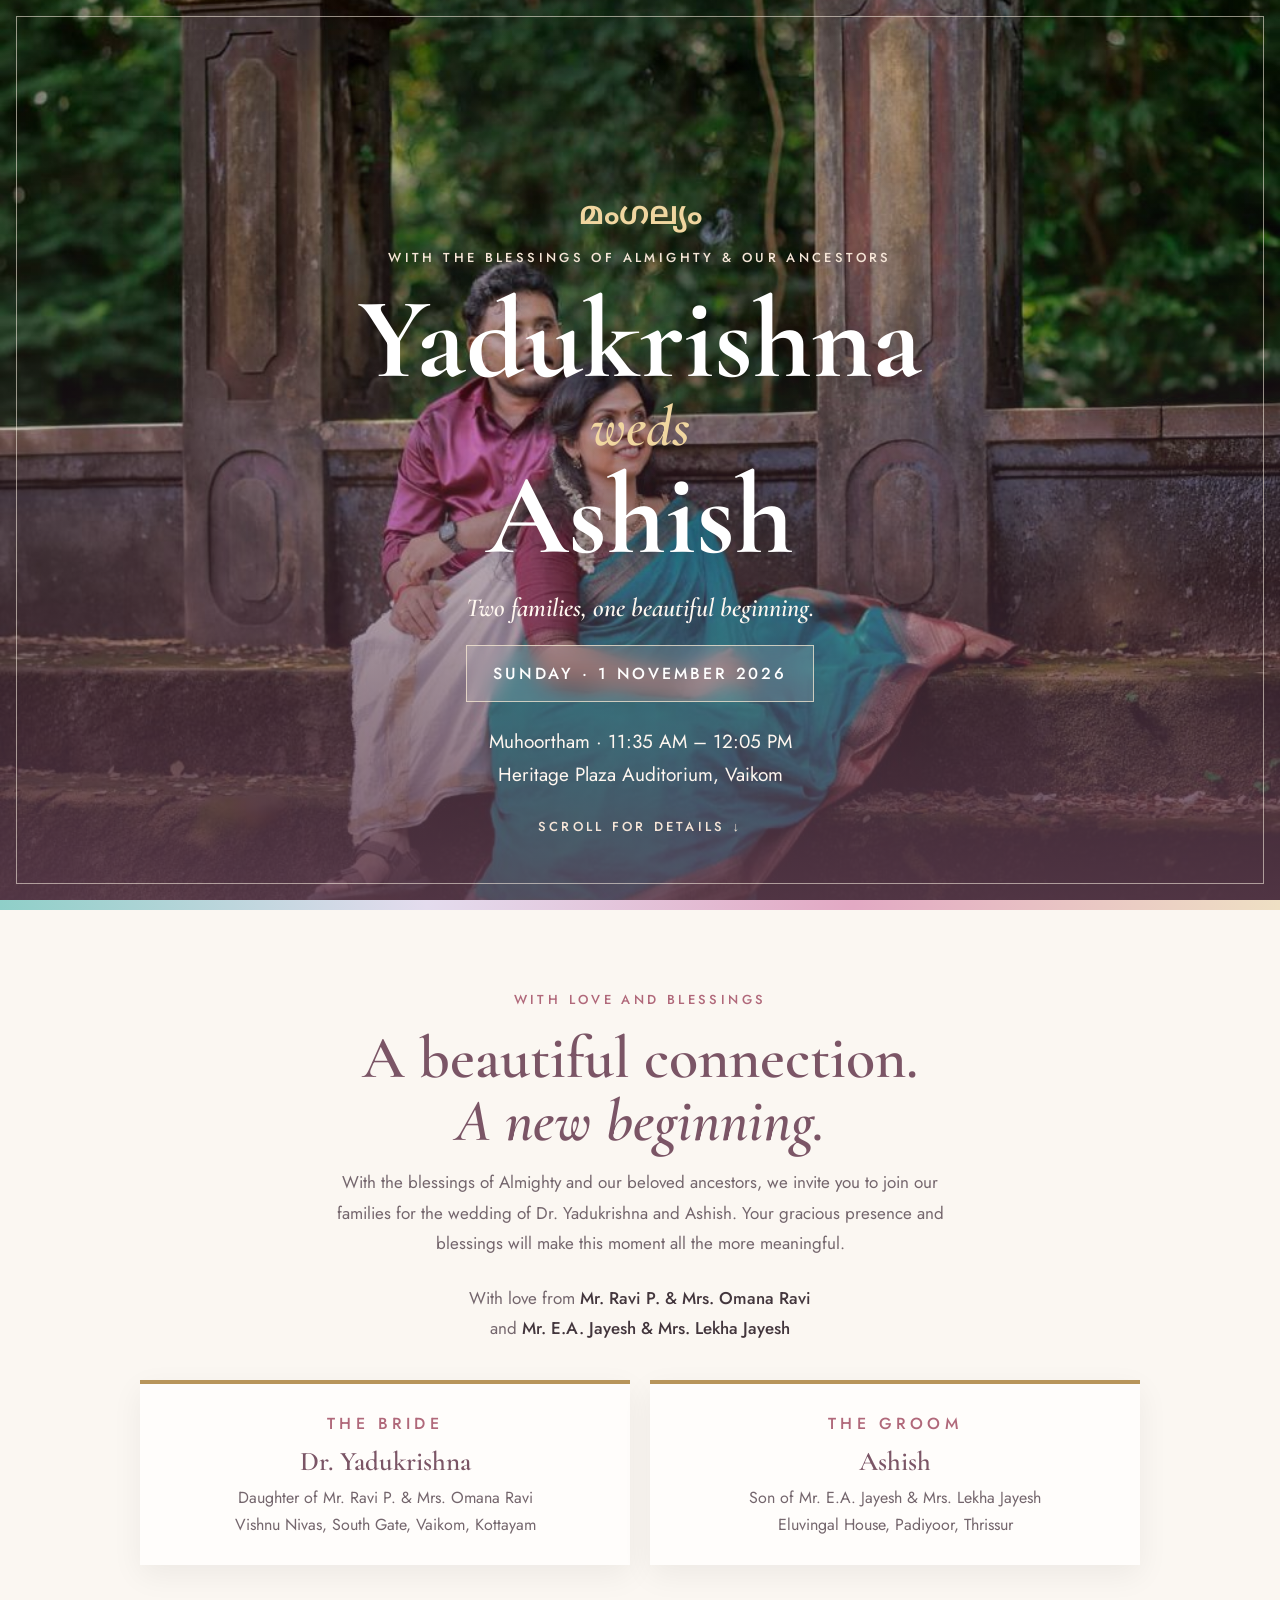
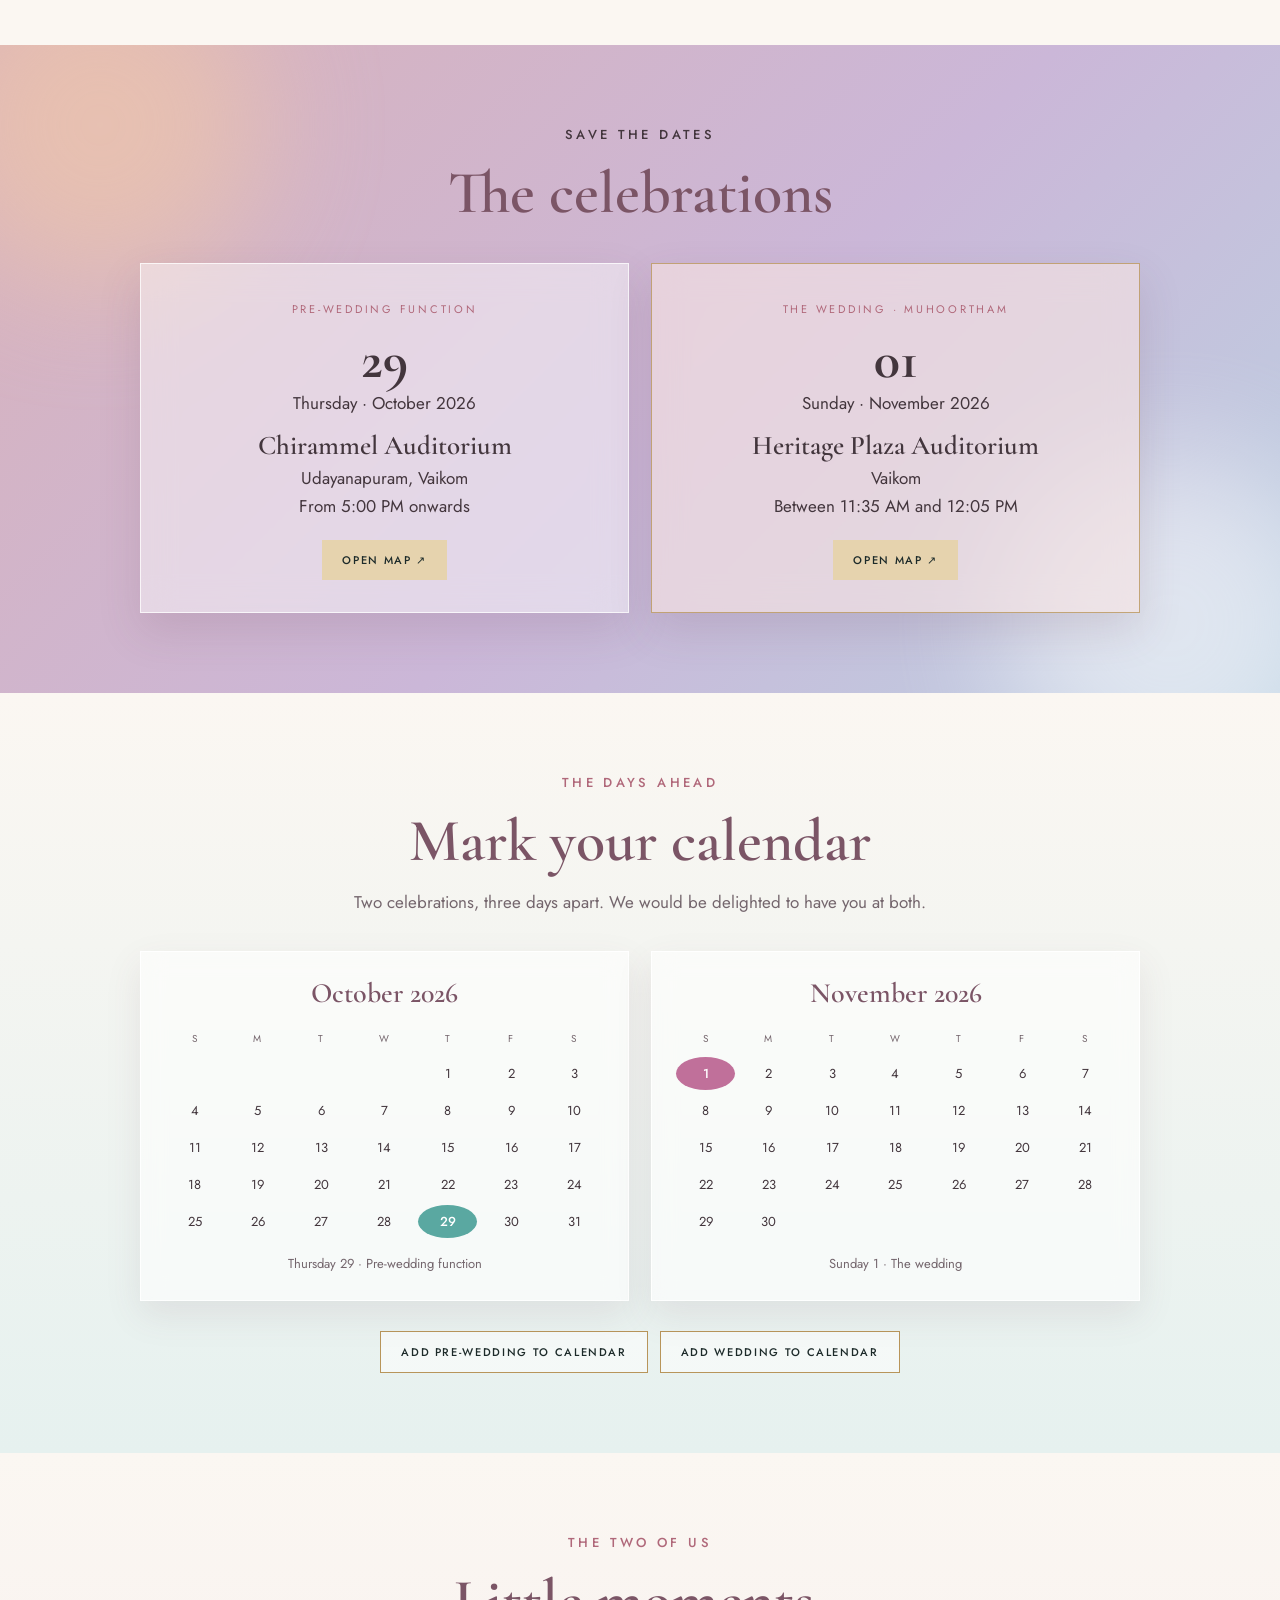
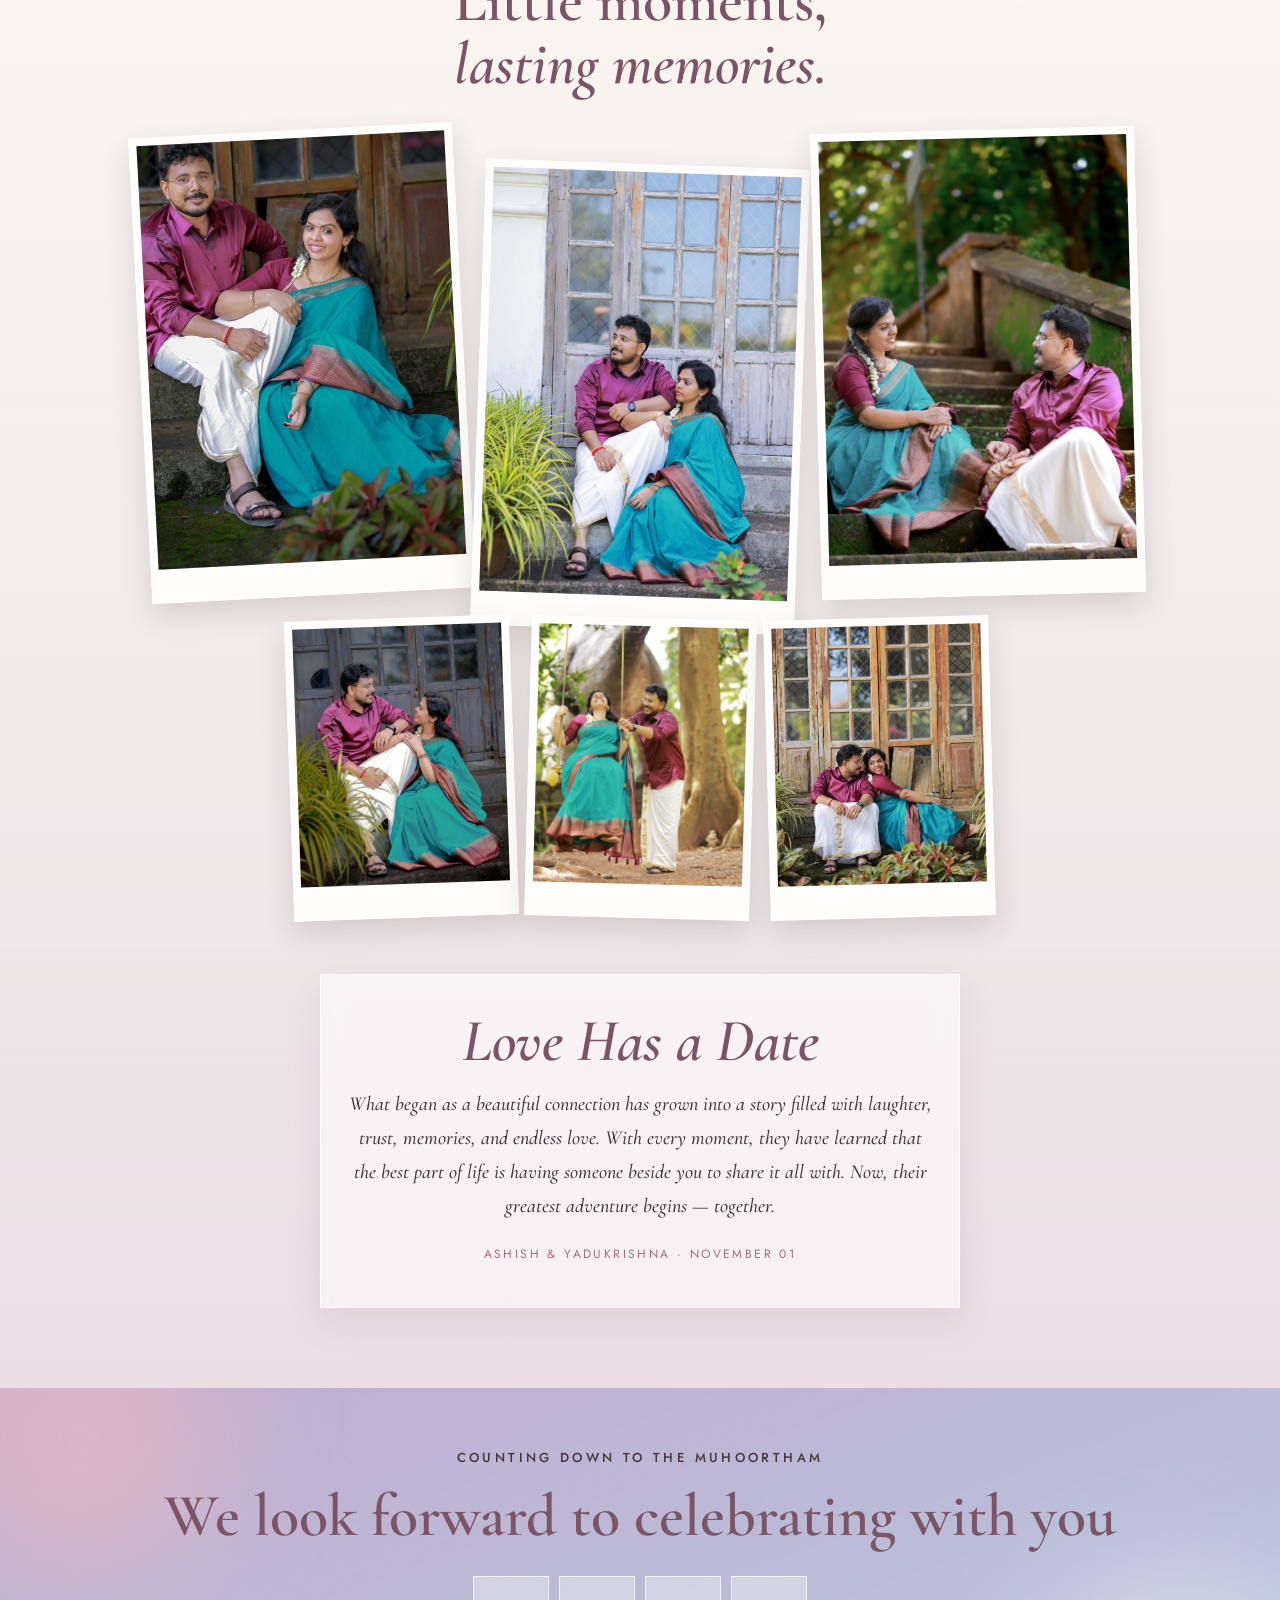
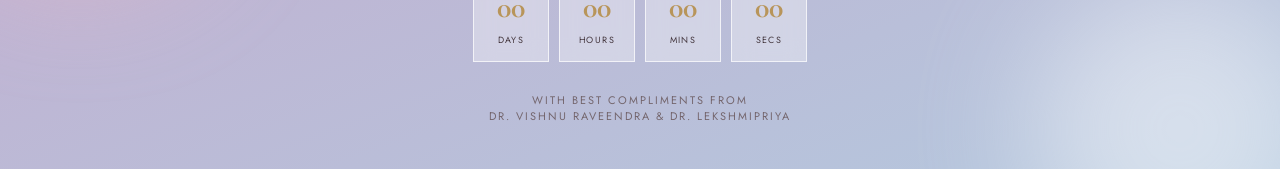
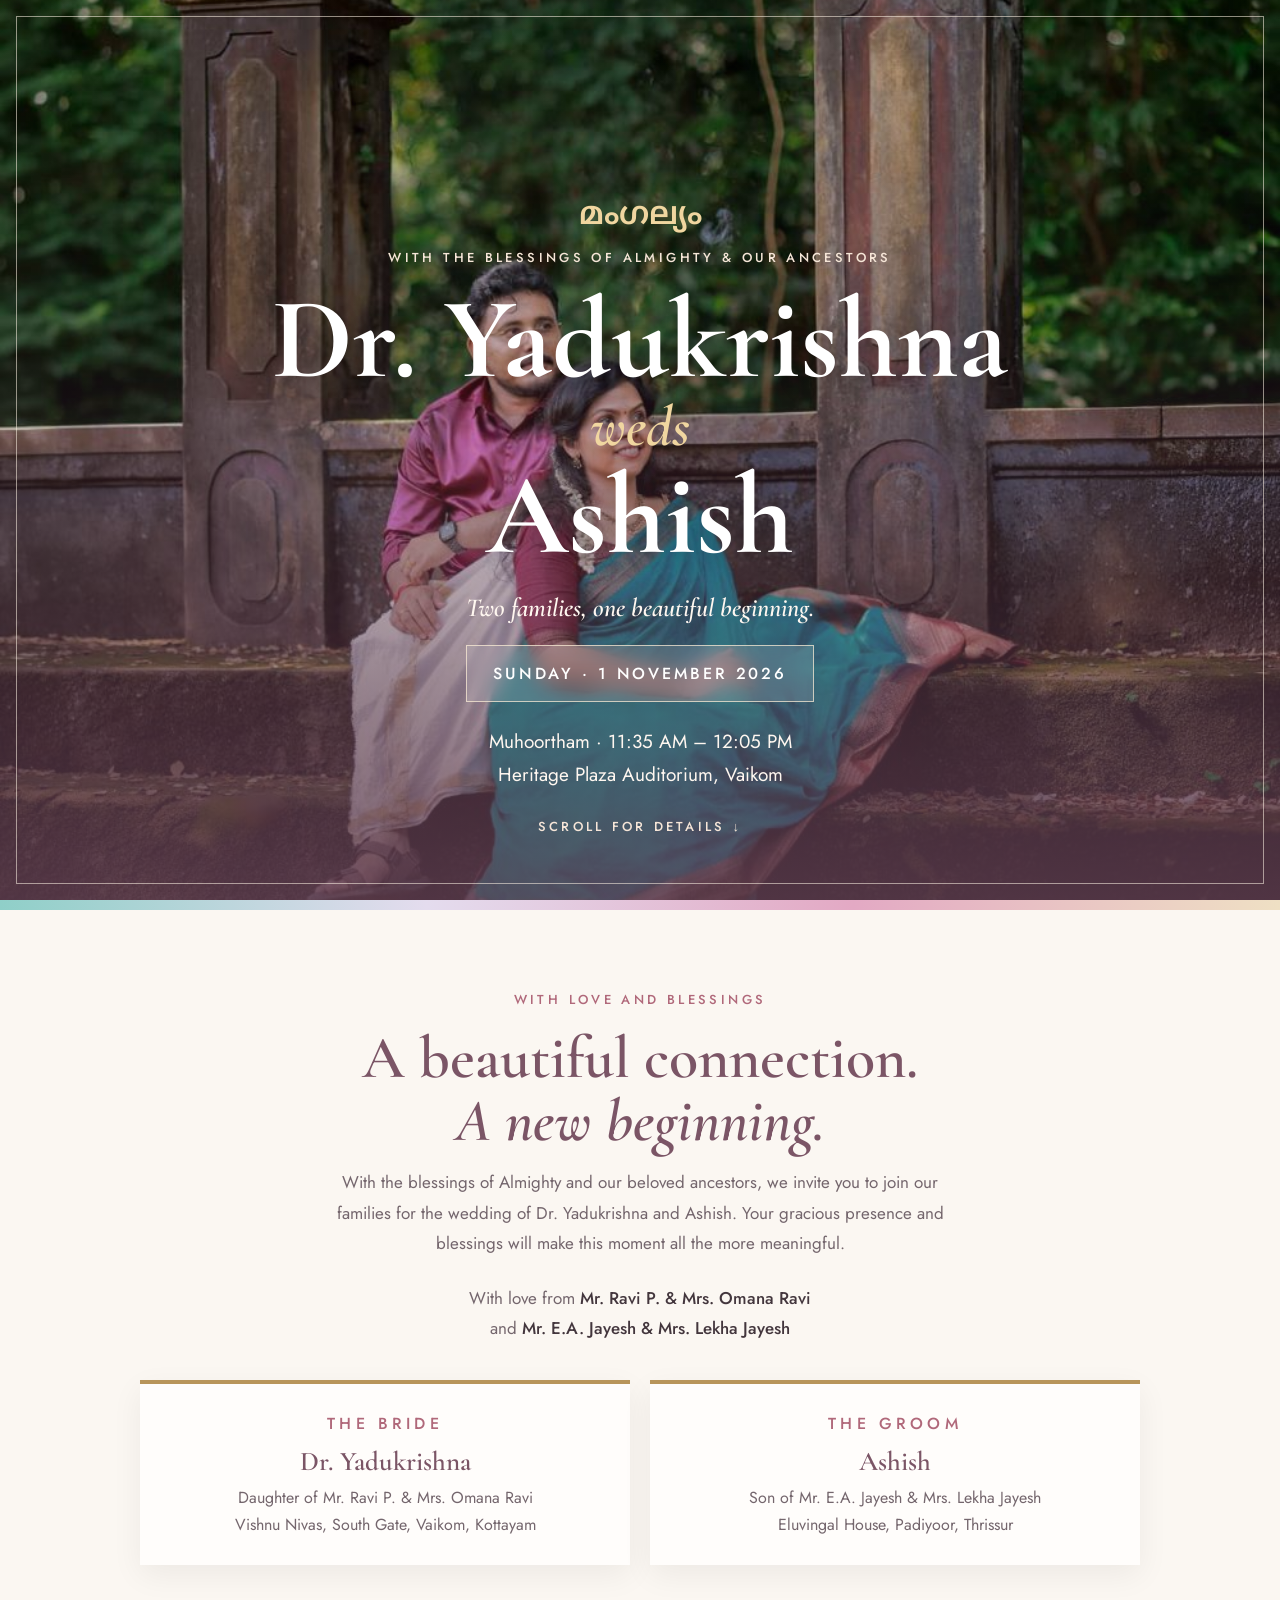
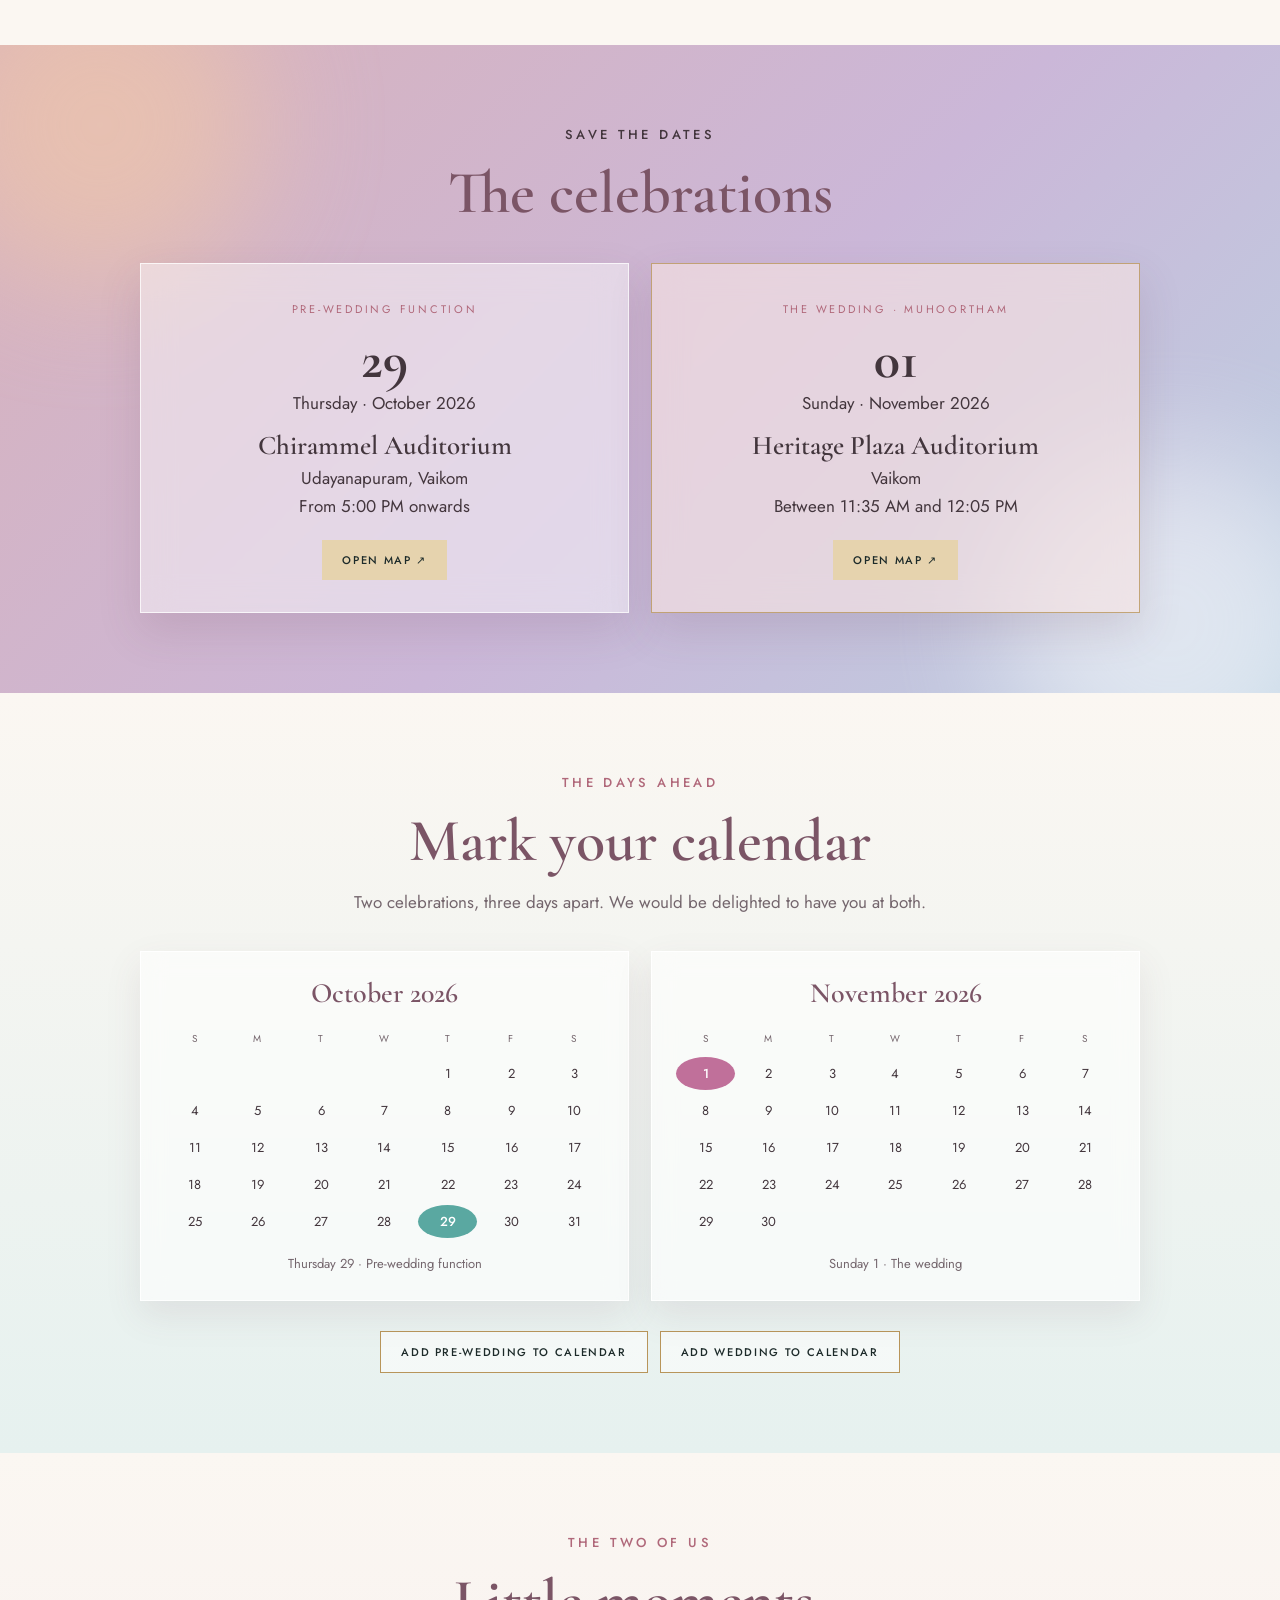
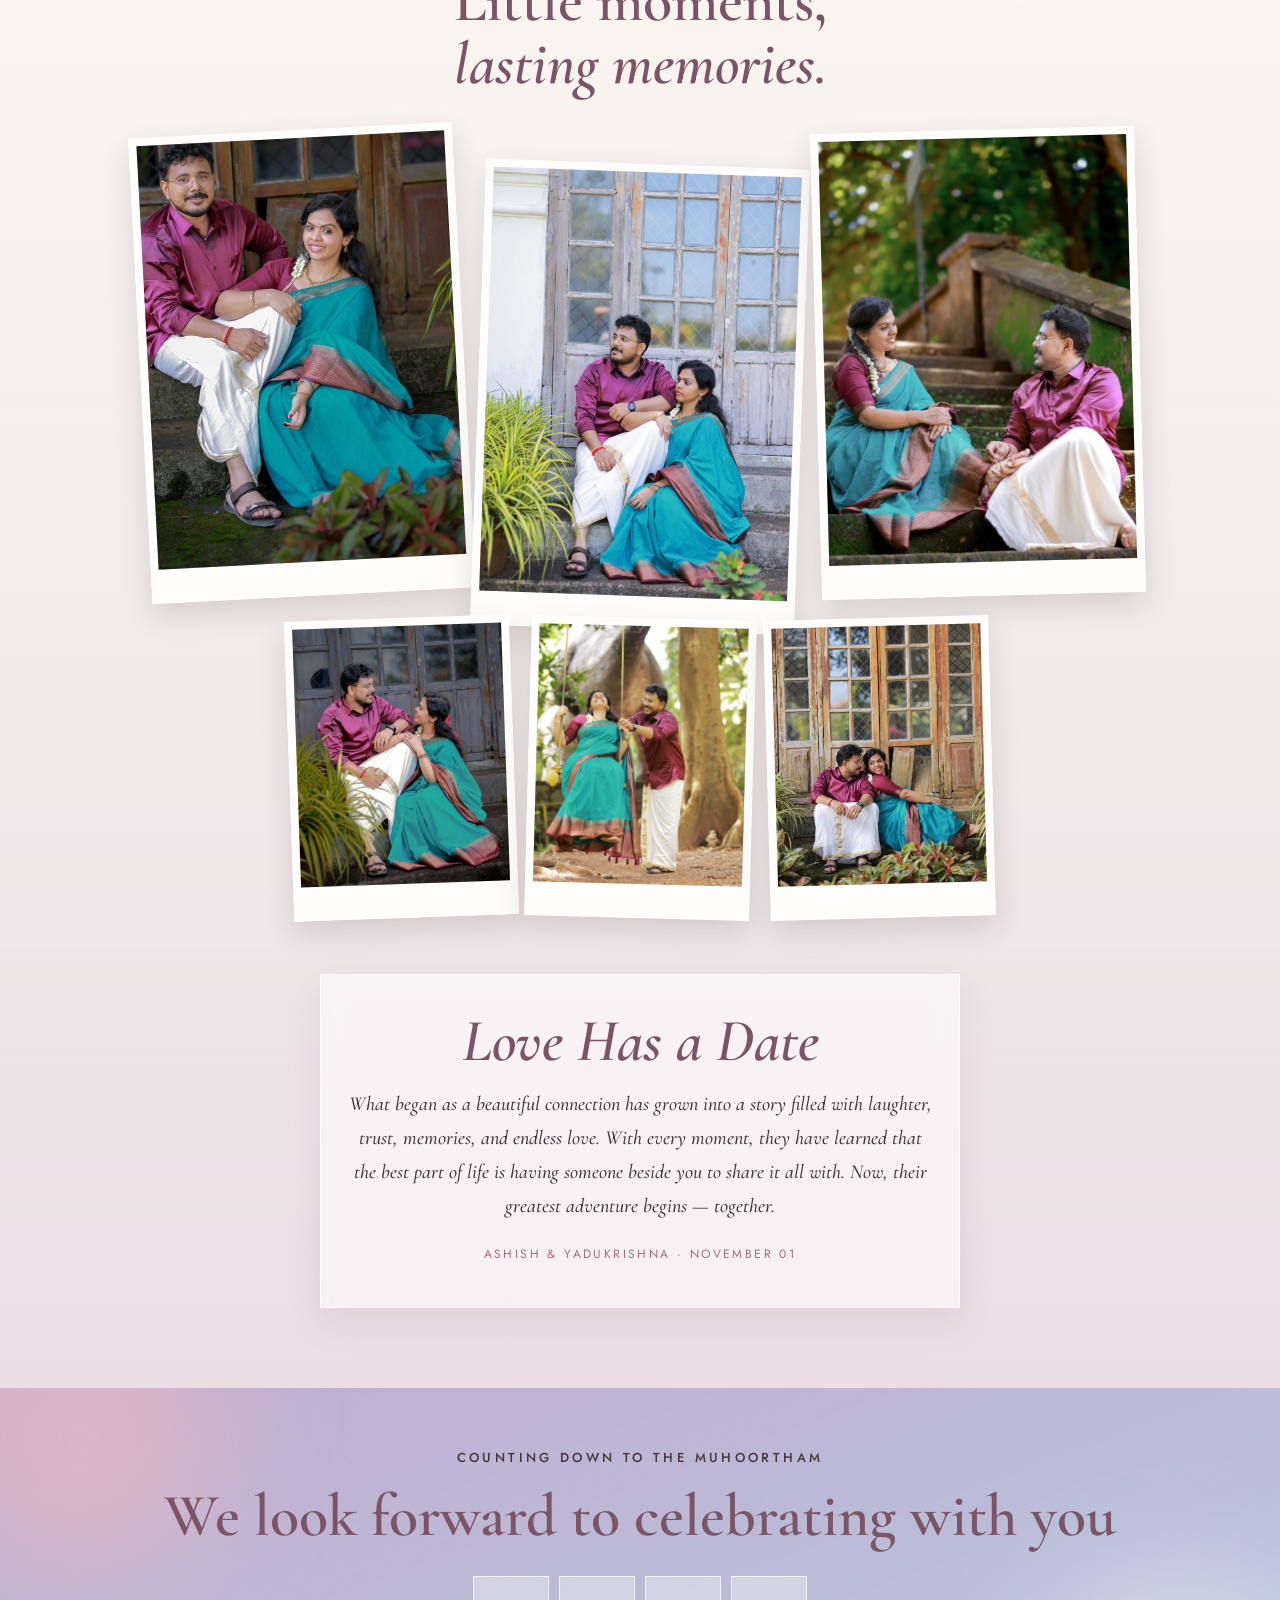
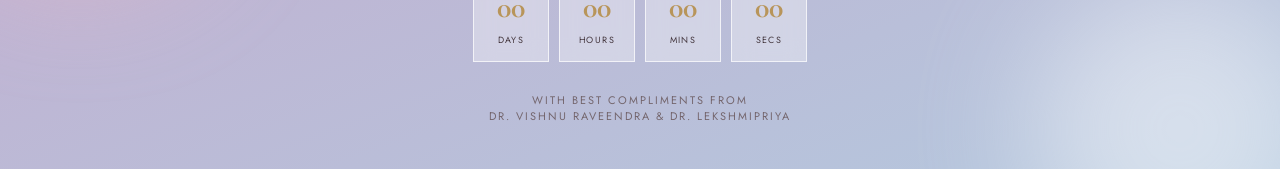
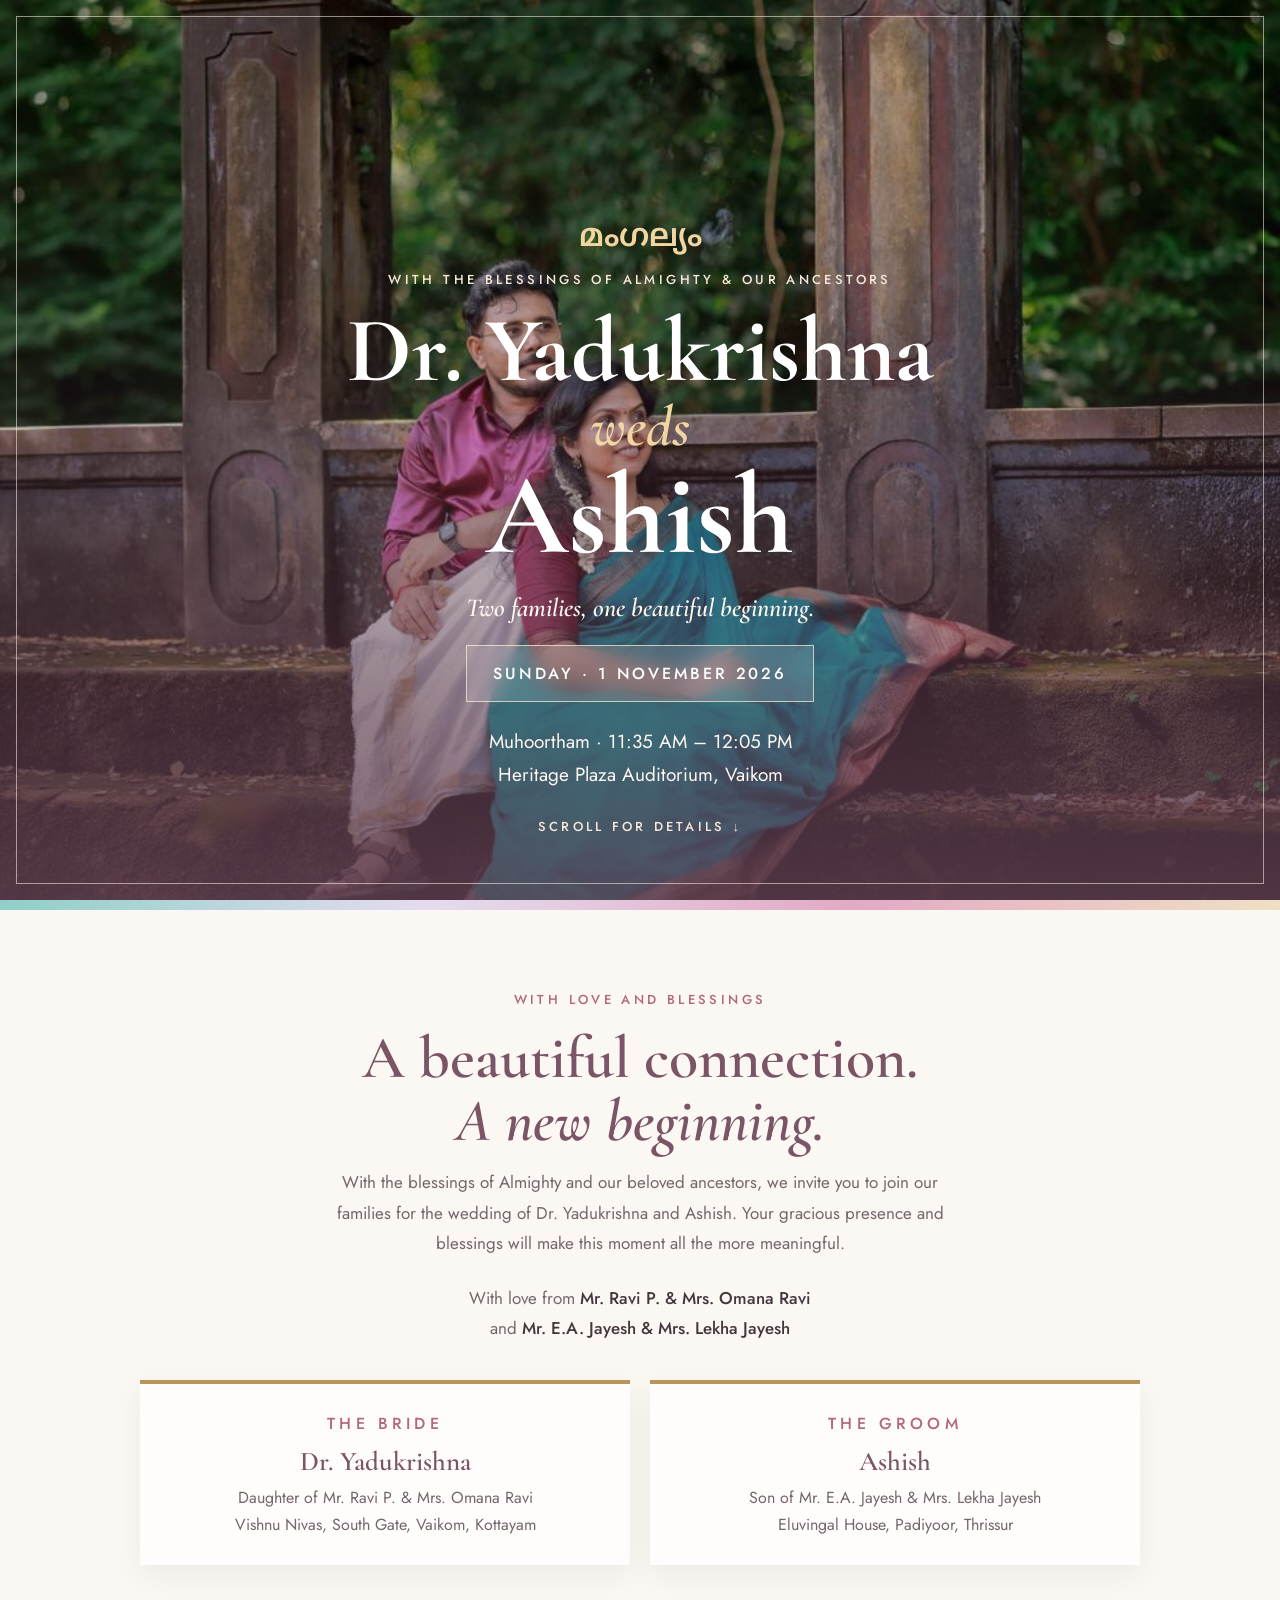
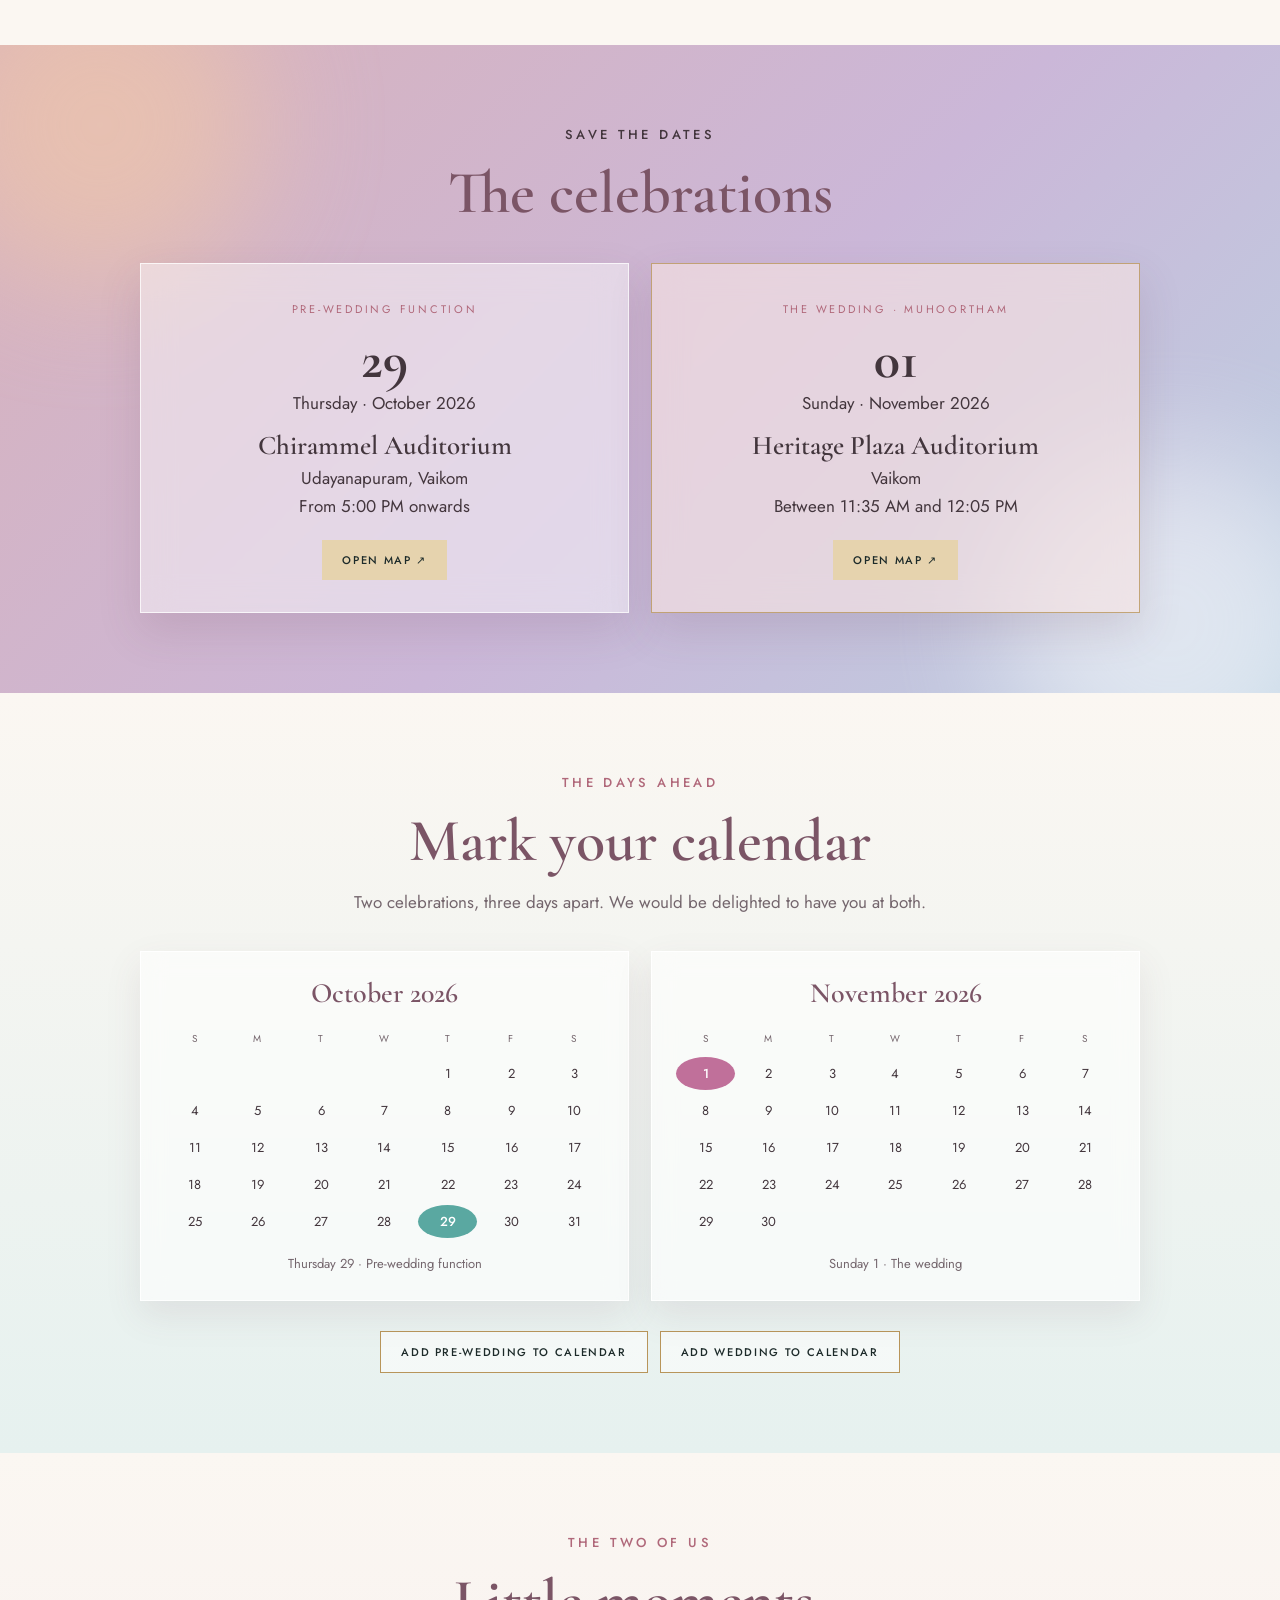
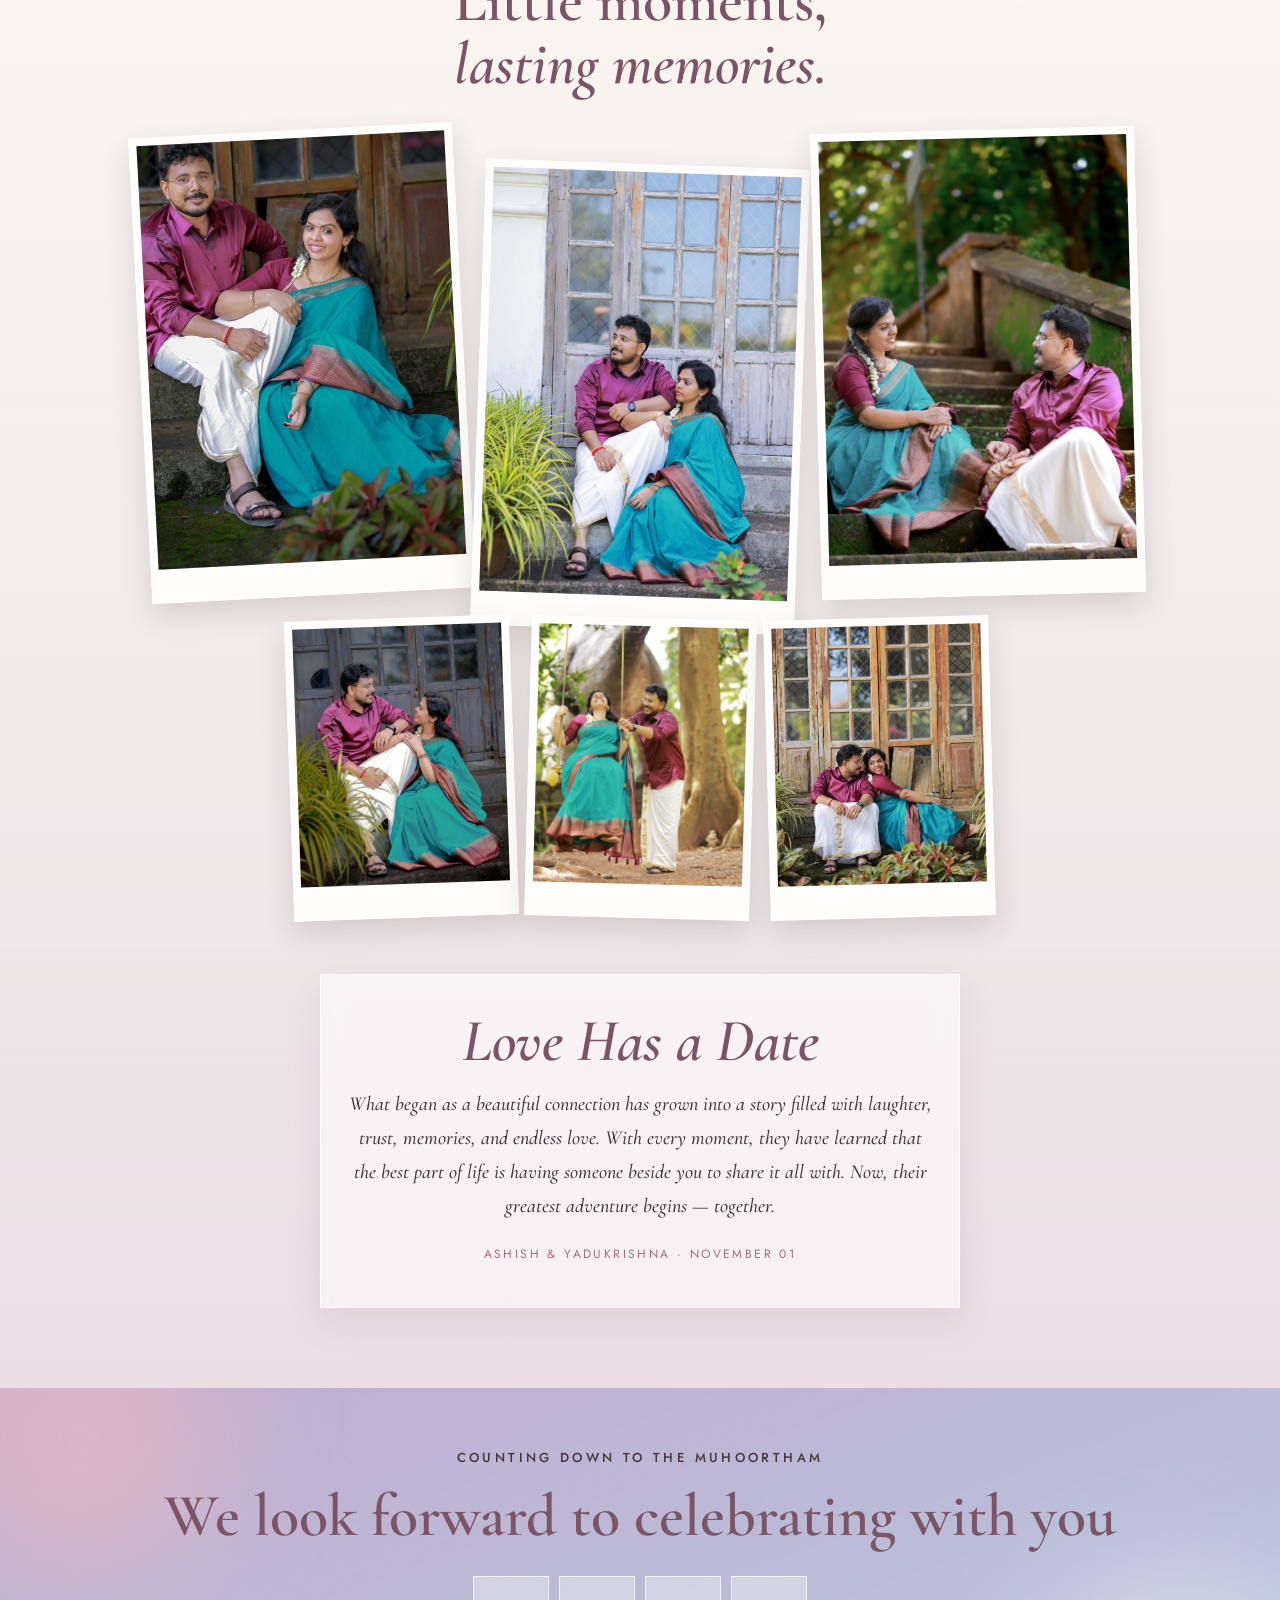
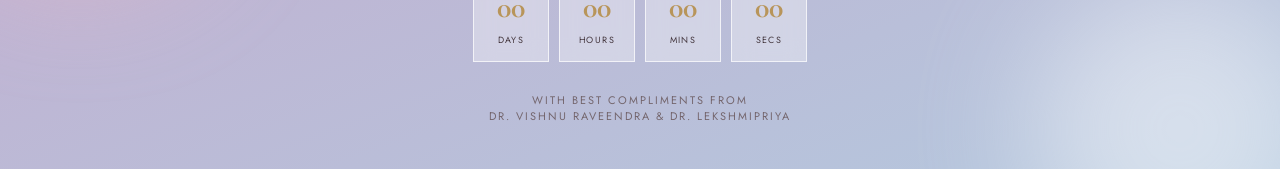
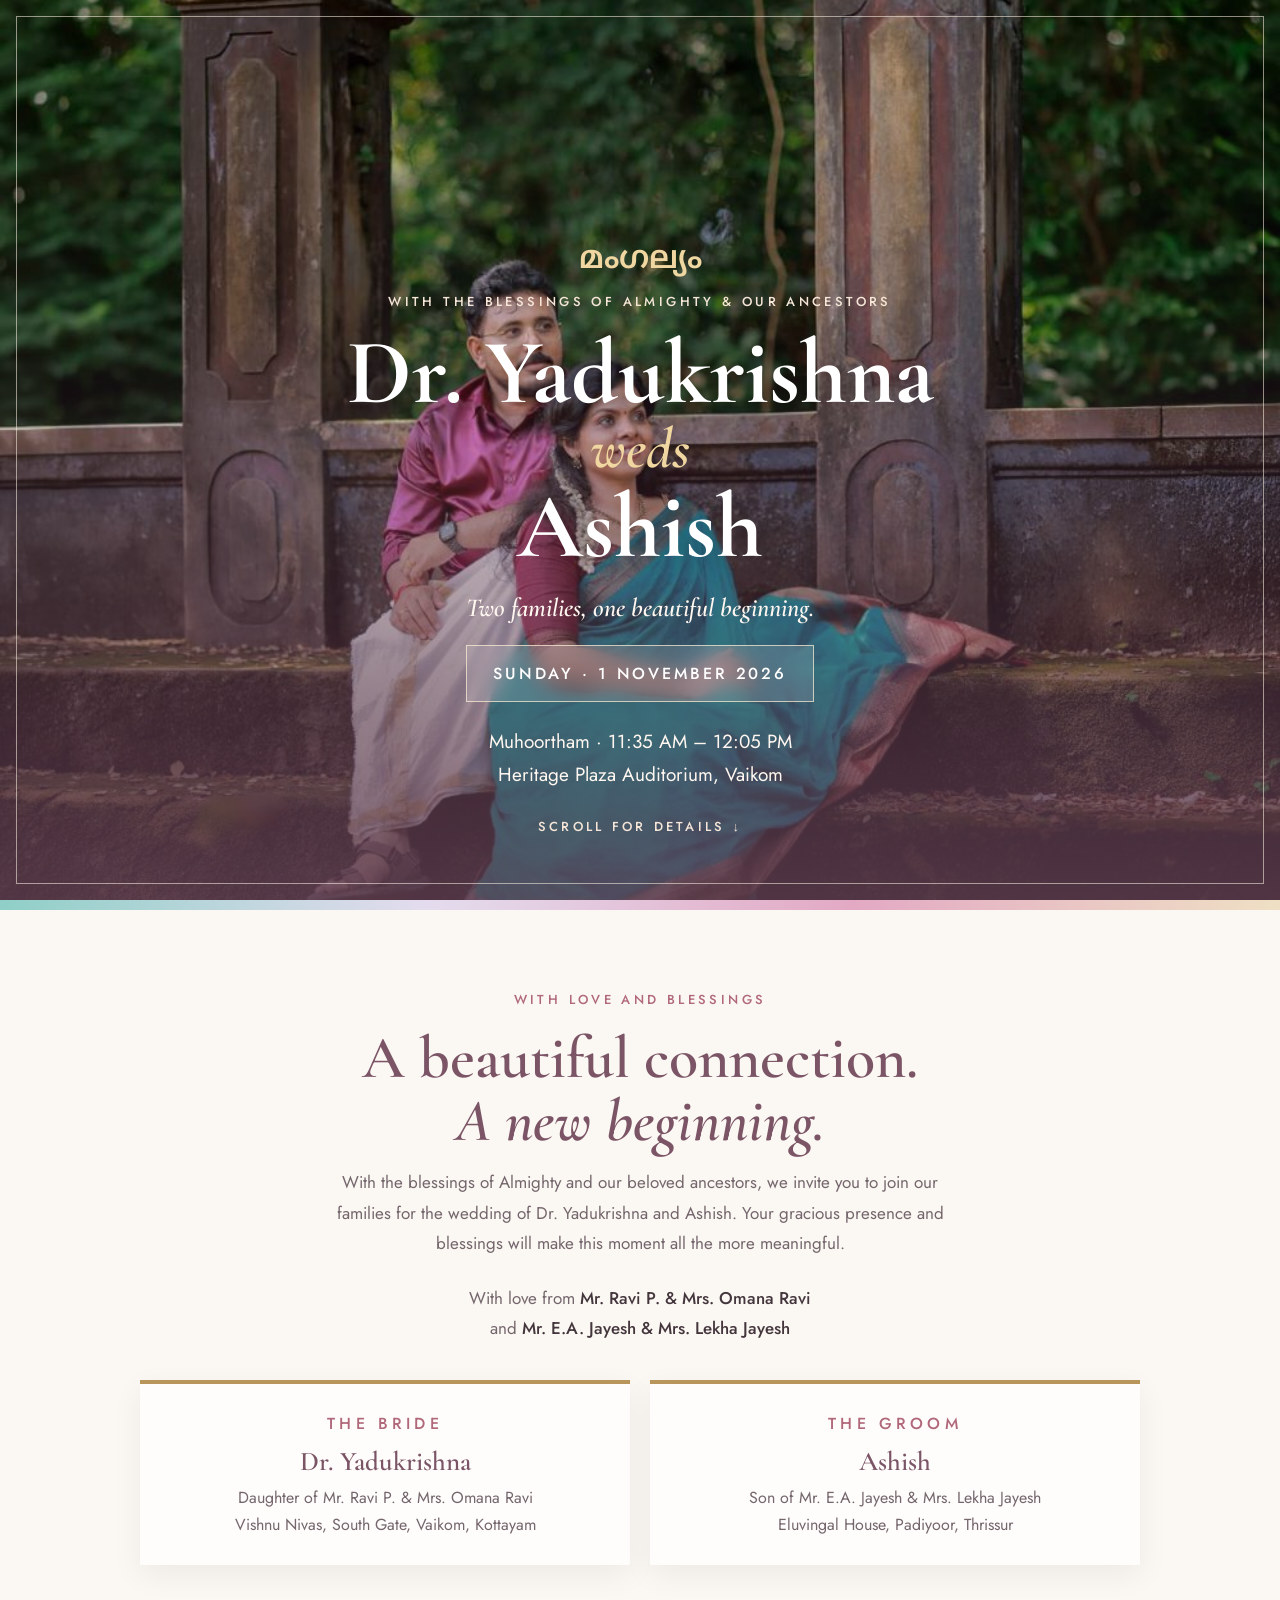
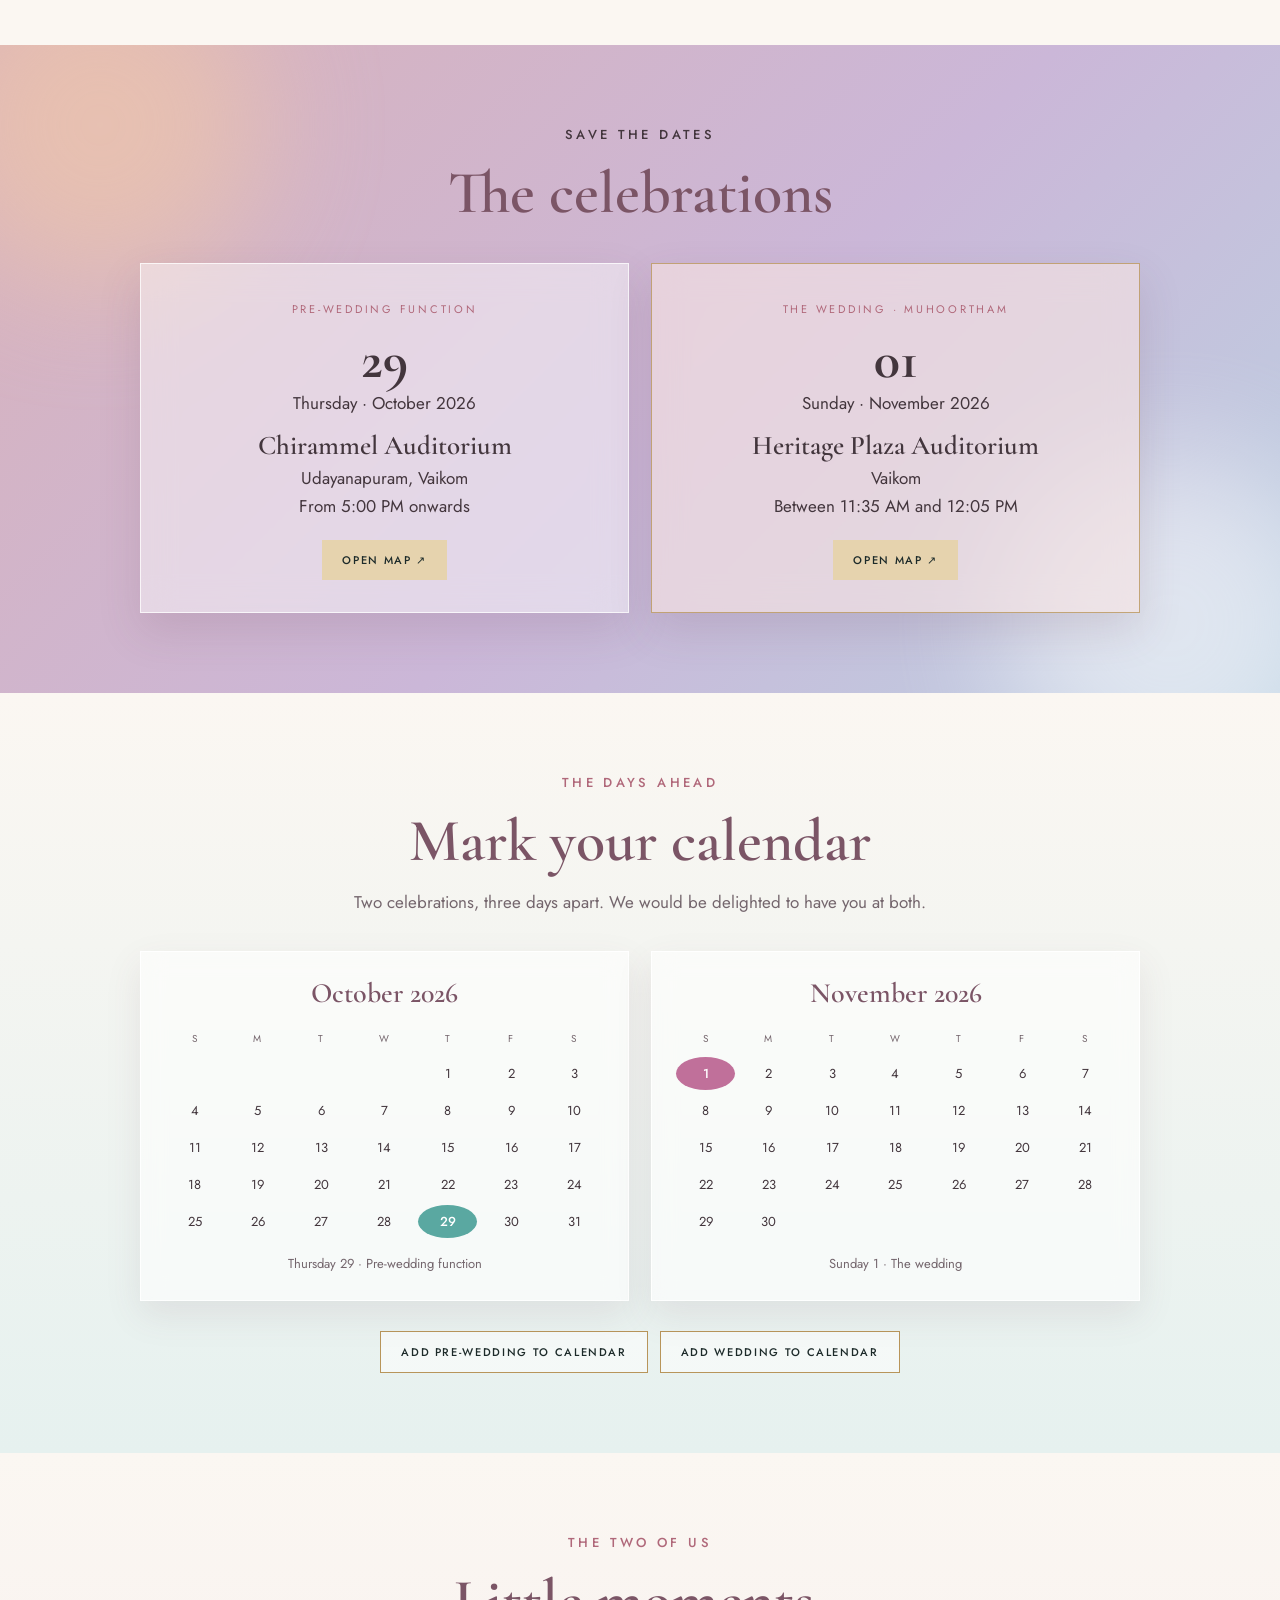
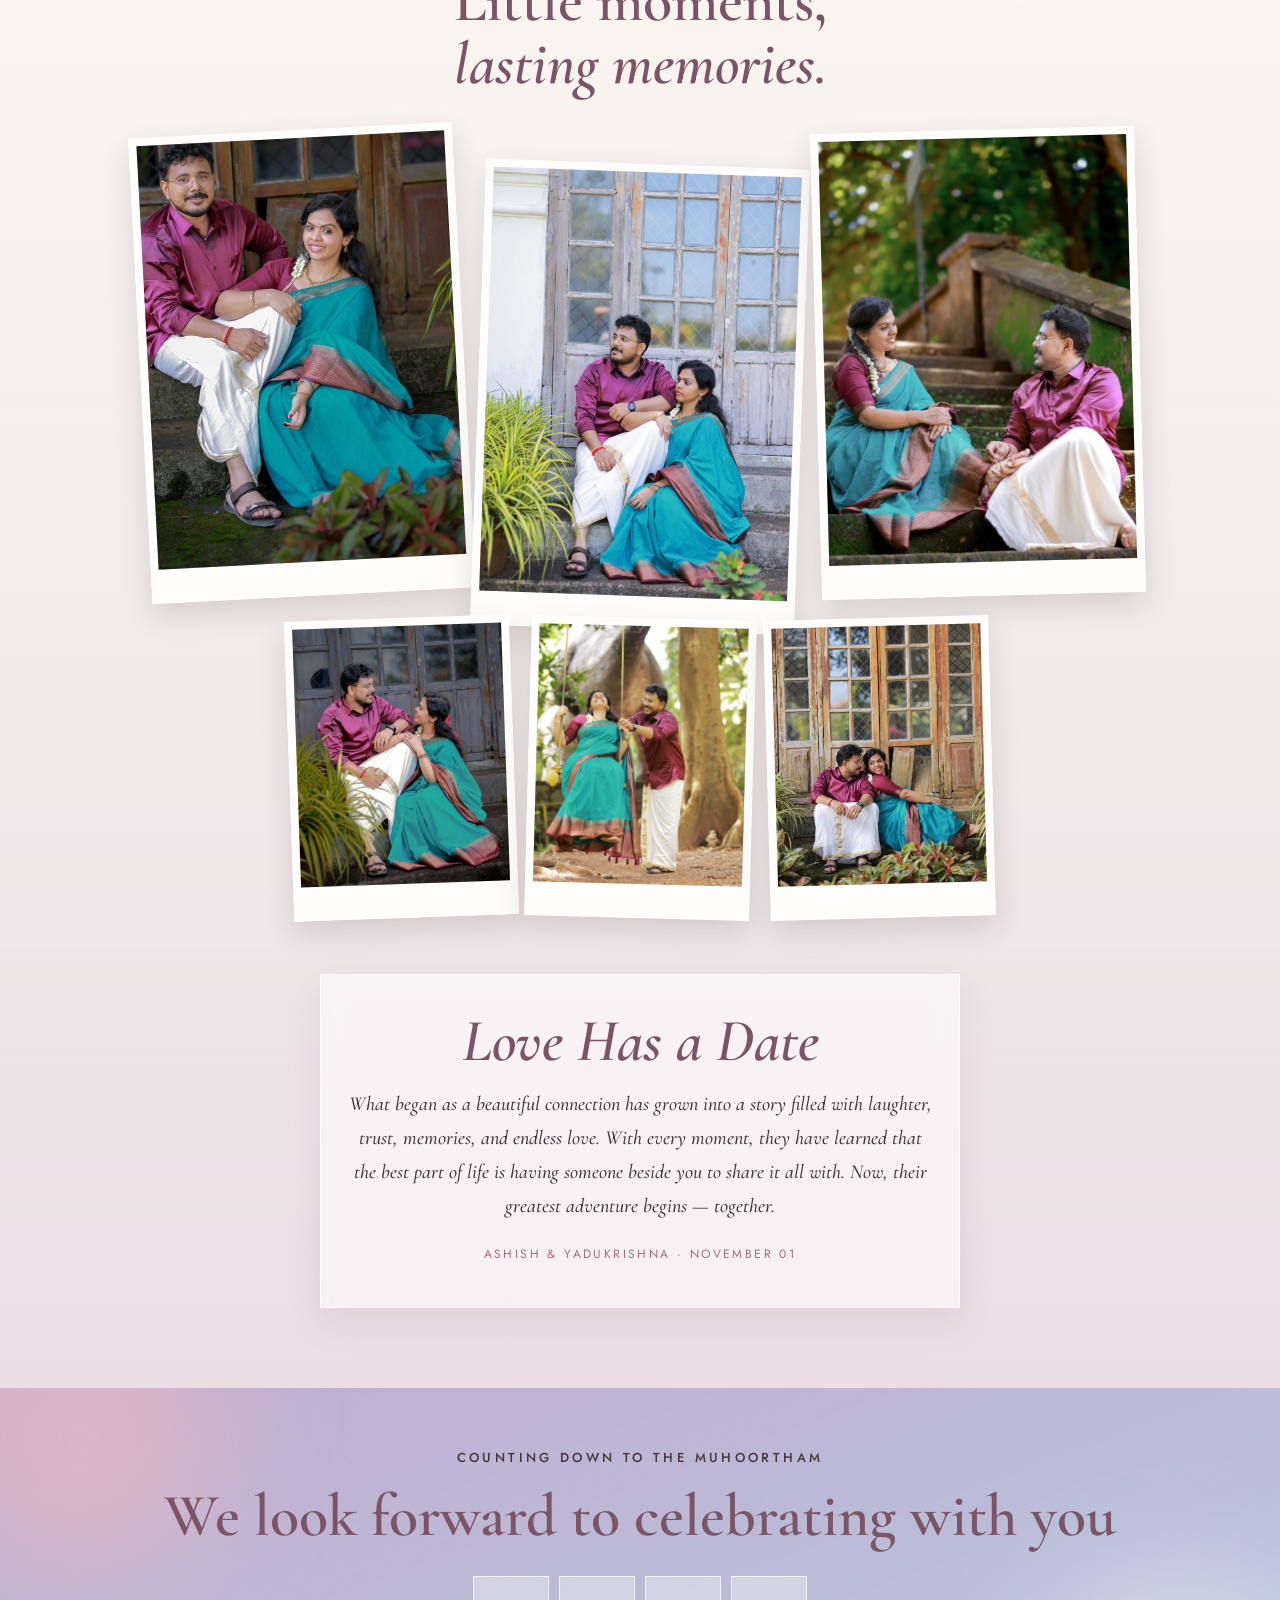
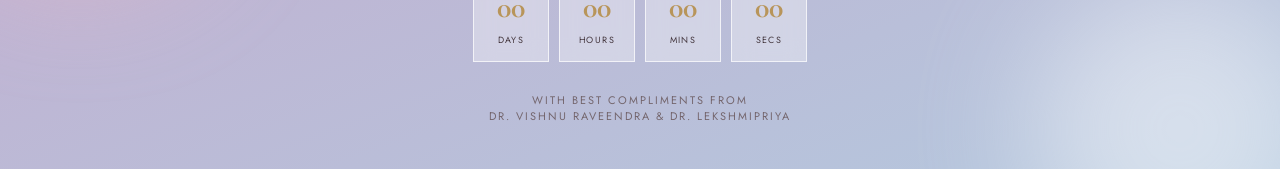
